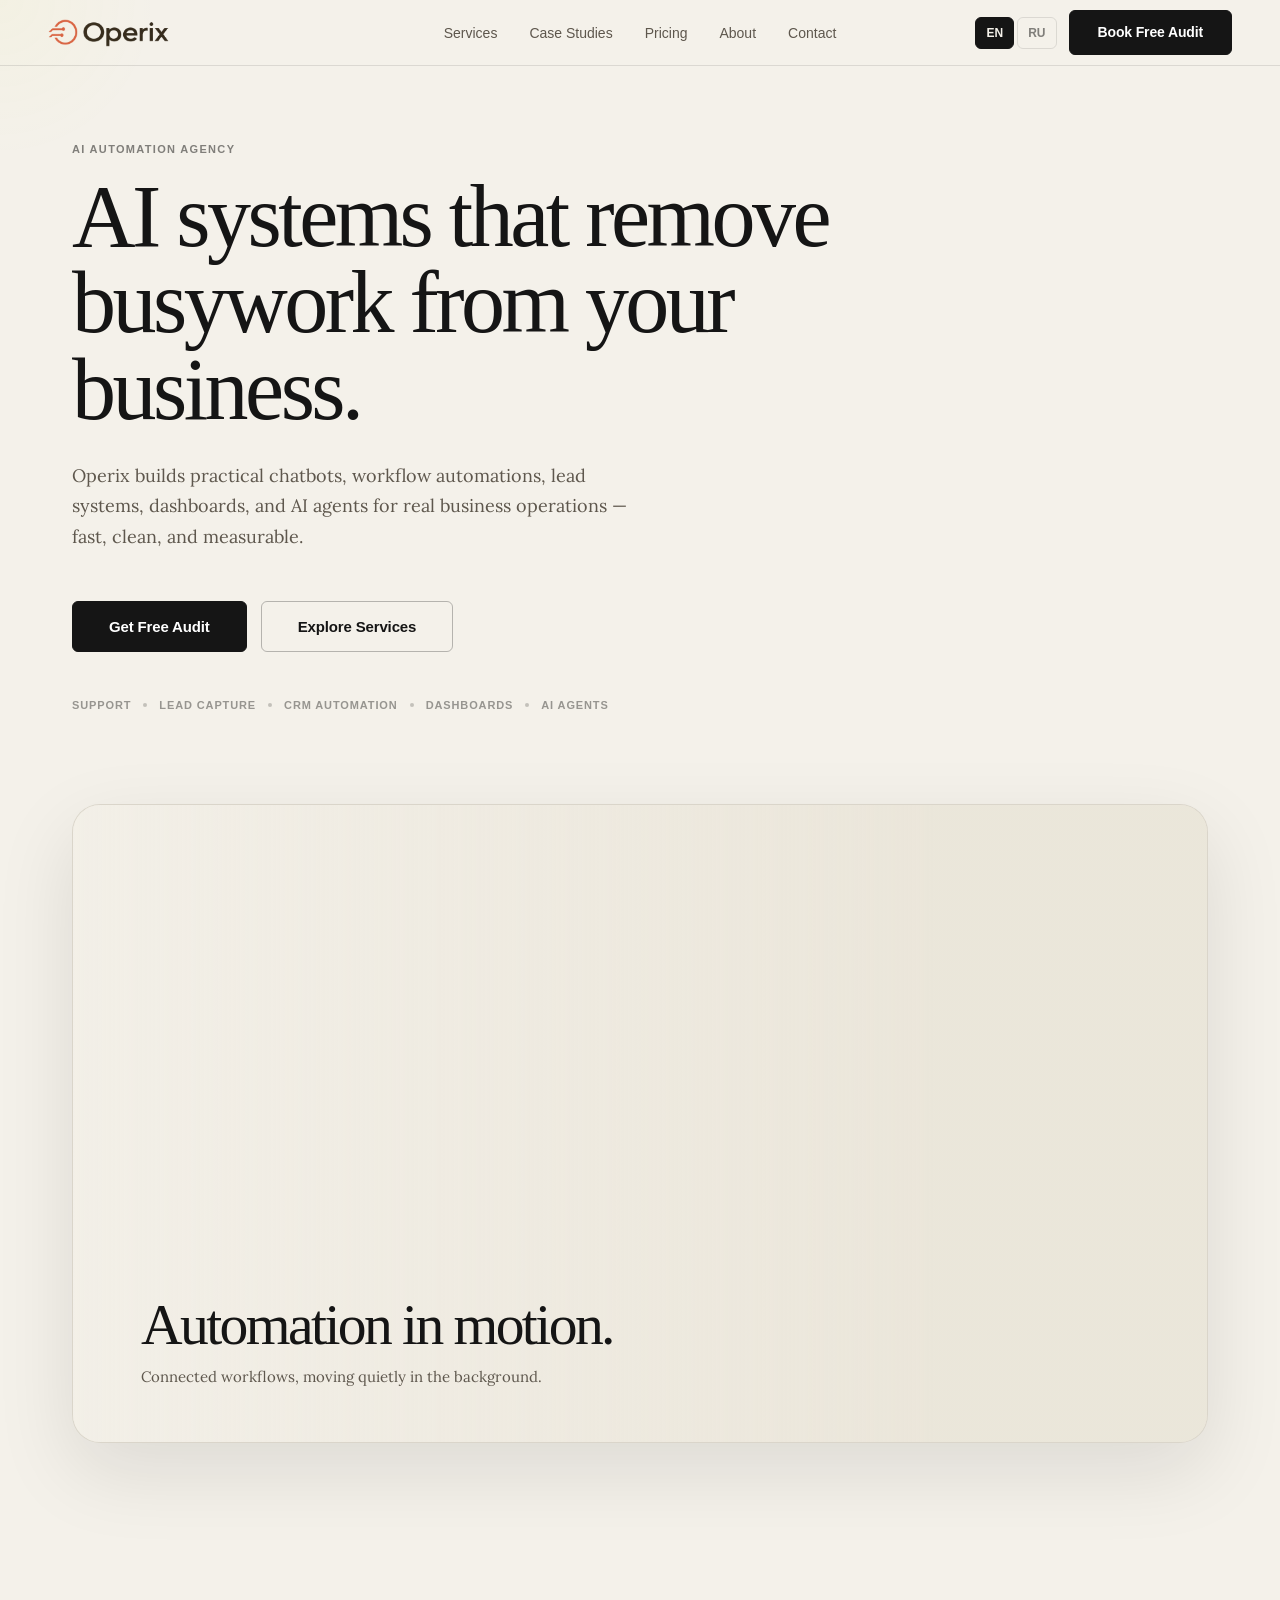
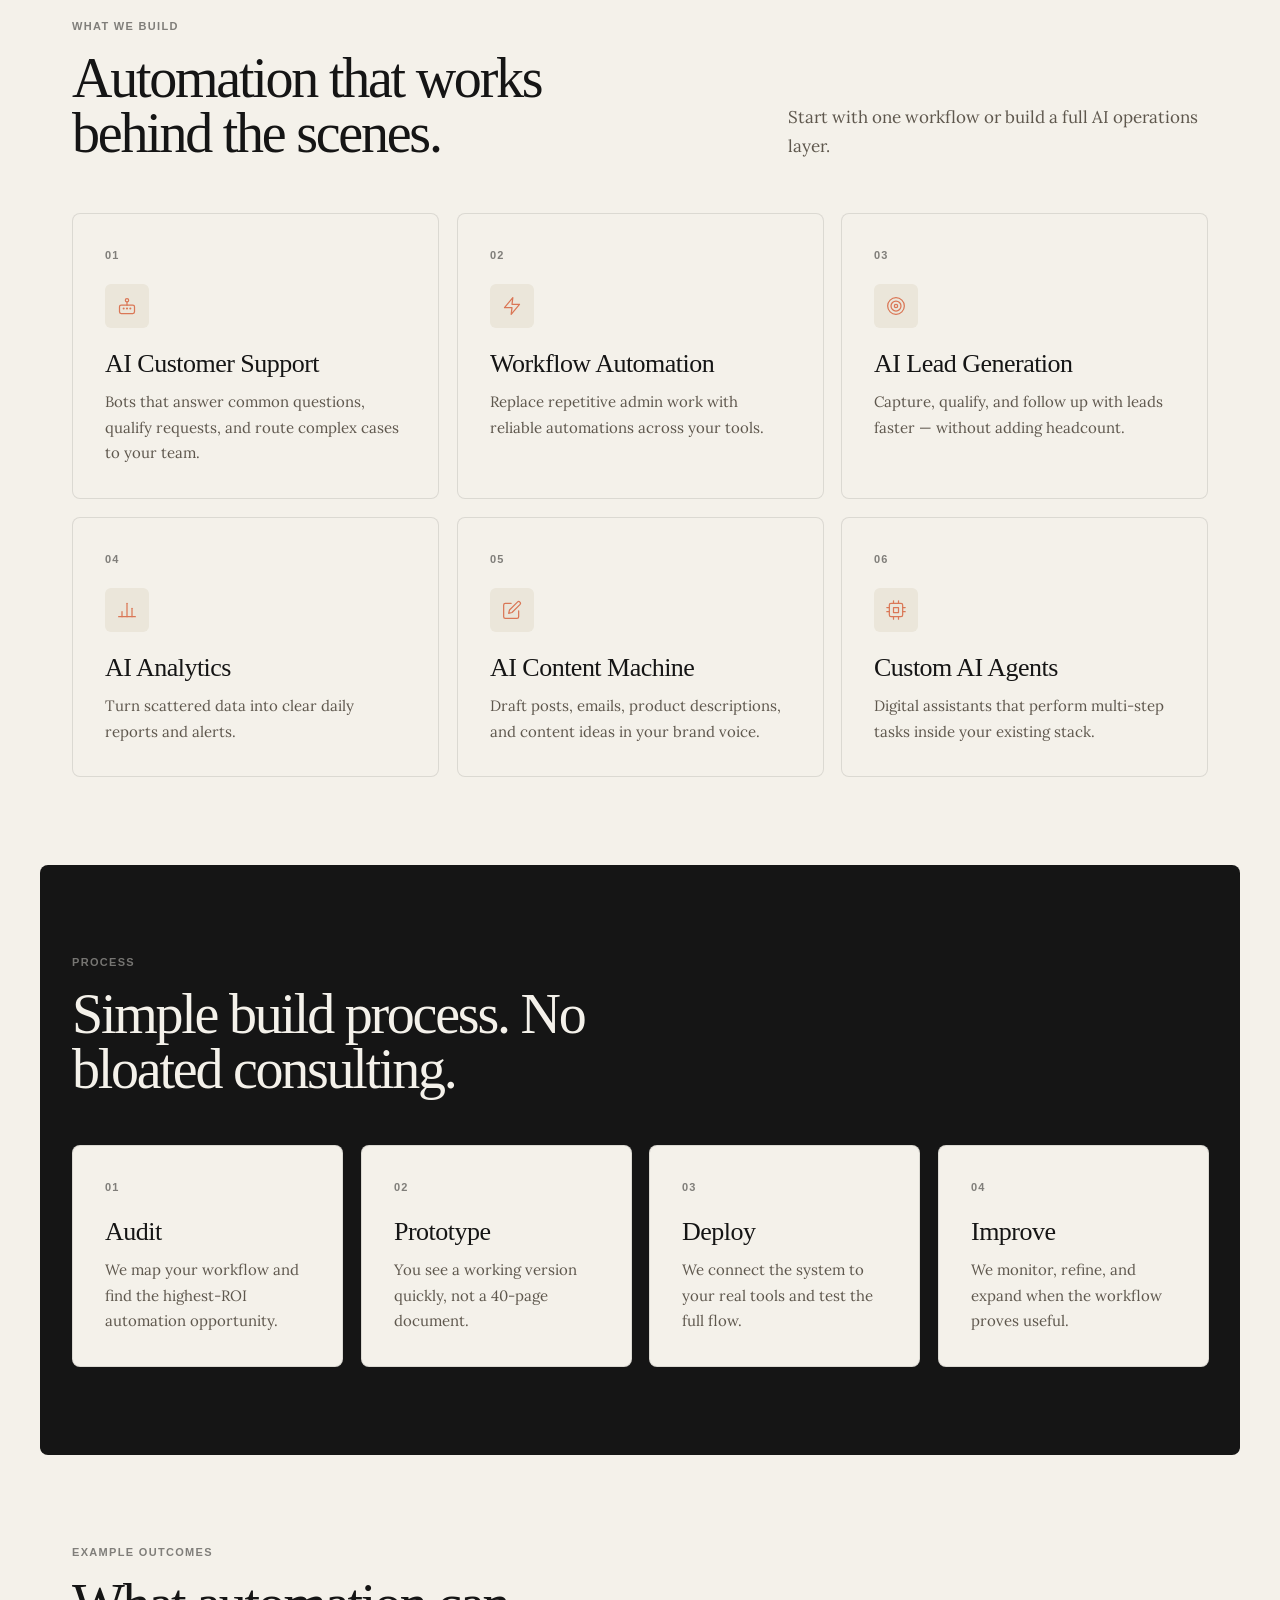
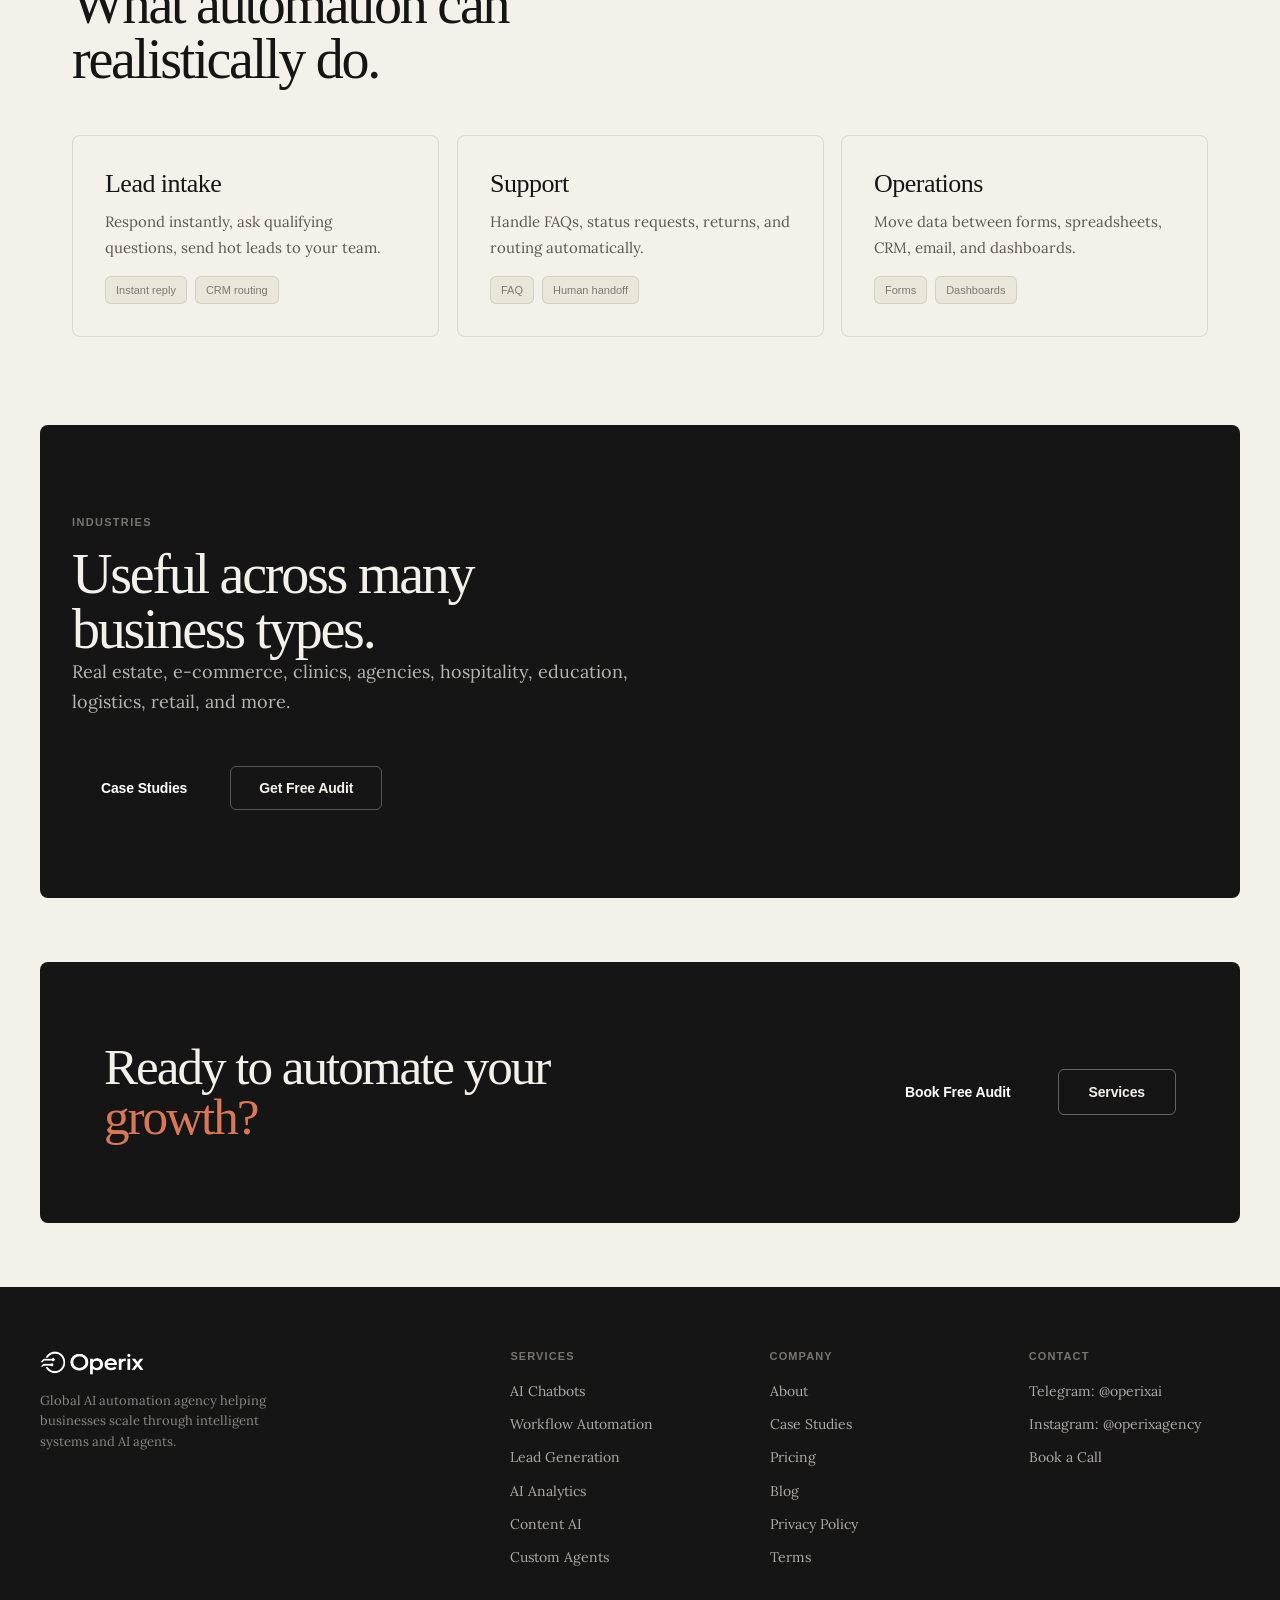
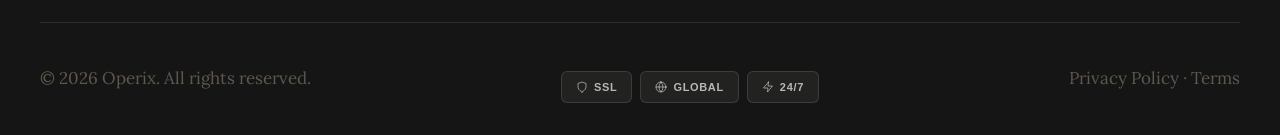
==== index.html @ fd679f0d "Polish footer CTA spacing" ====
<!DOCTYPE html>
<html lang="en">
<head>
<meta charset="UTF-8">
<meta name="viewport" content="width=device-width, initial-scale=1.0">
<meta name="description" content="Operix — AI Automation Agency">
<title>Operix — AI Automation Agency</title>
<link rel="stylesheet" href="css/main.css?v=20260612-footerpolish1">
<link rel="icon" type="image/png" sizes="32x32" href="/operix/operix-tab-icon-32.png?v=20260610-hard4">
<link rel="icon" type="image/png" sizes="16x16" href="/operix/operix-tab-icon-16.png?v=20260610-hard4">
<link rel="shortcut icon" href="/operix/operix-tab-icon.ico?v=20260610-hard4" type="image/x-icon">
<link rel="apple-touch-icon" sizes="180x180" href="/operix/operix-apple-touch-icon.png?v=20260610-hard4">
<link rel="manifest" href="/operix/site.webmanifest?v=20260610-hard4">
<link href="https://fonts.googleapis.com/css2?family=Poppins:wght@400;500;600;700;800;900&family=Lora:ital,wght@0,400;0,500;0,600;0,700;1,400;1,500&display=swap" rel="stylesheet">
</head>
<body>
<div id="nav-placeholder"></div>

<section class="clean-hero">
  <span class="clean-kicker" data-p="home_kicker"></span>
  <h1 class="clean-title" data-p="home_h1"></h1>
  <p class="clean-sub" data-p="home_sub"></p>
  <div class="clean-actions">
    <a href="contact.html" class="btn btn-primary btn-xl" data-p="home_cta1"></a>
    <a href="services.html" class="btn btn-ghost btn-xl" data-p="home_cta2"></a>
  </div>
  <div class="clean-proof">
    <span class="proof-token" data-p="home_proof1"></span>
    <span class="proof-token" data-p="home_proof2"></span>
    <span class="proof-token" data-p="home_proof3"></span>
    <span class="proof-token" data-p="home_proof4"></span>
    <span class="proof-token" data-p="home_proof5"></span>
  </div>
</section>

<section class="clean-wrap">
  <div class="section-head">
    <div>
      <span class="clean-kicker" data-p="home_services_label"></span>
      <h2 class="section-title" data-p="home_services_title"></h2>
    </div>
    <p data-p="home_services_sub"></p>
  </div>
  <div class="clean-grid-3">
    <div class="clean-card anim"><div class="clean-num">01</div><div class="clean-icon"><svg><use href="#i-bot"/></svg></div><h3 data-p="home_s1_t"></h3><p data-p="home_s1_d"></p></div>
    <div class="clean-card anim"><div class="clean-num">02</div><div class="clean-icon"><svg><use href="#i-zap"/></svg></div><h3 data-p="home_s2_t"></h3><p data-p="home_s2_d"></p></div>
    <div class="clean-card anim"><div class="clean-num">03</div><div class="clean-icon"><svg><use href="#i-target"/></svg></div><h3 data-p="home_s3_t"></h3><p data-p="home_s3_d"></p></div>
    <div class="clean-card anim"><div class="clean-num">04</div><div class="clean-icon"><svg><use href="#i-chart"/></svg></div><h3 data-p="home_s4_t"></h3><p data-p="home_s4_d"></p></div>
    <div class="clean-card anim"><div class="clean-num">05</div><div class="clean-icon"><svg><use href="#i-edit"/></svg></div><h3 data-p="home_s5_t"></h3><p data-p="home_s5_d"></p></div>
    <div class="clean-card anim"><div class="clean-num">06</div><div class="clean-icon"><svg><use href="#i-cpu"/></svg></div><h3 data-p="home_s6_t"></h3><p data-p="home_s6_d"></p></div>
  </div>
</section>

<section class="section section-dark">
  <span class="clean-kicker" data-p="home_process_label"></span>
  <h2 class="section-title" style="margin-bottom:48px" data-p="home_process_title"></h2>
  <div class="clean-grid-4">
    <div class="outcome-card anim"><span class="clean-num">01</span><h3 data-p="home_p1_t"></h3><p data-p="home_p1_d"></p></div>
    <div class="outcome-card anim"><span class="clean-num">02</span><h3 data-p="home_p2_t"></h3><p data-p="home_p2_d"></p></div>
    <div class="outcome-card anim"><span class="clean-num">03</span><h3 data-p="home_p3_t"></h3><p data-p="home_p3_d"></p></div>
    <div class="outcome-card anim"><span class="clean-num">04</span><h3 data-p="home_p4_t"></h3><p data-p="home_p4_d"></p></div>
  </div>
</section>

<section class="clean-wrap">
  <span class="clean-kicker" data-p="home_outcomes_label"></span>
  <h2 class="section-title" style="margin-bottom:48px" data-p="home_outcomes_title"></h2>
  <div class="clean-grid-3">
    <div class="clean-card anim"><h3 data-p="home_o1_t"></h3><p data-p="home_o1_d"></p><div class="outcome-meta"><span>Instant reply</span><span>CRM routing</span></div></div>
    <div class="clean-card anim"><h3 data-p="home_o2_t"></h3><p data-p="home_o2_d"></p><div class="outcome-meta"><span>FAQ</span><span>Human handoff</span></div></div>
    <div class="clean-card anim"><h3 data-p="home_o3_t"></h3><p data-p="home_o3_d"></p><div class="outcome-meta"><span>Forms</span><span>Dashboards</span></div></div>
  </div>
</section>

<section class="section section-dark">
  <span class="clean-kicker" data-p="home_ind_label"></span>
  <h2 class="section-title" data-p="home_ind_title"></h2>
  <p class="clean-sub" style="color:rgba(250,249,245,.7)!important" data-p="home_ind_sub"></p>
  <div style="margin-top:34px" class="clean-actions">
    <a href="cases.html" class="btn btn-primary" data-t="nav_cases"></a>
    <a href="contact.html" class="btn btn-ghost" data-p="home_cta1"></a>
  </div>
</section>

<div id="footer-placeholder"></div>
<script src="js/layout.js?v=20260612-footerpolish1"></script>
<script src="js/main.js?v=11"></script>
<script src="js/page-copy.js?v=20260611-proof1"></script>
<script src="js/video-motion.js?v=20260611-videobadge2"></script>
<script src="js/mobile-smooth.js?v=20260611-mobilefix1"></script>
</body>
</html>
---- css/main.css ----
/* ═══════════════════════════════════════════════════════
   OPERIX — Single Master CSS
   Design: Anthropic-inspired (ivory, slate, terracotta)
   All previous CSS files replaced by this one file.
   ═══════════════════════════════════════════════════════ */

@import url('https://fonts.googleapis.com/css2?family=Poppins:wght@400;500;600;700;800;900&family=Lora:ital,wght@0,400;0,600;1,400&display=swap');

/* ── Variables ── */
:root {
  --ivory:    #f4f1ea;
  --ivory-2:  #ebe6da;
  --ivory-3:  #dfd6c7;
  --slate:    #151515;
  --slate-2:  #2b2822;
  --slate-3:  #5e574d;
  --muted:    rgba(21,21,19,0.52);
  --border:   rgba(21,21,19,0.11);
  --terracotta:   #da7756;
  --terracotta-2: #bd5d3a;
  --terracotta-bg: rgba(218,119,86,0.10);
  --radius-ui: 6px;
  --radius-panel: 8px;
  --ease: cubic-bezier(.22,1,.36,1);
  /* legacy aliases */
  --black: var(--ivory); --white: var(--slate);
  --accent: var(--terracotta); --accent2: var(--terracotta-2);
  --gray: var(--ivory-2); --gray2: var(--ivory-3); --gray3: #dbd8cc;
  --muted2: var(--muted); --bg: var(--ivory); --surface: var(--ivory-2);
}

/* ── Reset ── */
*, *::before, *::after { margin:0; padding:0; box-sizing:border-box; min-width:0; }
html { scroll-behavior:smooth; font-size:16px; }
html, body { max-width:100%; overflow-x:hidden; background:var(--ivory); color:var(--slate); }
img { max-width:100%; display:block; }
a { color:inherit; text-decoration:none; }
svg { stroke:currentColor; }
input, select, textarea { font-size:16px; }

body {
  font-family: 'Lora', Georgia, serif;
  line-height:1.65;
  -webkit-font-smoothing:antialiased;
  background:var(--ivory);
  color:var(--slate);
}

/* ── Typography ── */
h1, h2, h3, h4, h5, h6 {
  font-family: Georgia, 'Times New Roman', serif;
  font-weight:500;
  line-height:.98;
  letter-spacing:-.04em;
  color:var(--slate);
}
h1 { font-size: clamp(40px, 7vw, 88px); }
h2 { font-size: clamp(28px, 4.5vw, 56px); }
h3 { font-size: clamp(18px, 2.5vw, 26px); line-height:1.2; letter-spacing:-.02em; }
p  { font-family:'Lora', Georgia, serif; font-size:17px; line-height:1.7; color:var(--slate-3); }

/* UI elements use sans */
.btn, .lang-btn, .label, .section-label, .clean-kicker, .eyebrow,
.nav-links a, .badge, .card-price, .stat-desc, .stat-label, .niche-tag,
.pricing-plan-name, .pricing-price-note, .blog-tag, .case-tag, .step-circle,
.step-number, .proof-text, .t-name, .t-role, .author-name, .author-role,
.footer-col h4, .footer-col h5, .footer-copy, .footer-links a,
.form-label, .faq-q, .mobile-menu a {
  font-family: -apple-system, BlinkMacSystemFont, 'Inter', 'Segoe UI', Roboto, Arial, sans-serif;
}

.accent { color:var(--terracotta); }
.stroke { color:var(--muted); }
.text-muted { color:var(--muted); }

/* ── Nav ── */
nav {
  position:fixed; top:0; left:0; right:0; z-index:100;
  height:66px;
  display:flex; align-items:center;
  padding:0 clamp(16px,4vw,48px);
  background:rgba(244,241,234,.94);
  border-bottom:1px solid var(--border);
  backdrop-filter:blur(16px);
  -webkit-backdrop-filter:blur(16px);
}
nav .logo { flex-shrink:0; margin-right:auto; display:flex; align-items:center; }
nav .logo img { height:28px; width:auto; }
.nav-links {
  position:absolute; left:50%; transform:translateX(-50%);
  display:flex; align-items:center; gap:32px;
  list-style:none; margin:0; padding:0;
}
.nav-links li { list-style:none; }
.nav-links a {
  font-size:14px; font-weight:500;
  color:var(--slate-3); transition:color .2s;
}
.nav-links a:hover, .nav-links a.active { color:var(--terracotta); }
.nav-right { display:flex; align-items:center; gap:12px; margin-left:28px; flex-shrink:0; }
.lang-switch, .lang-switcher { display:flex; gap:3px; }
.lang-btn {
  min-width:38px; height:32px; padding:0 10px;
  border:1px solid var(--border); background:transparent;
  color:var(--muted); font-size:12px; font-weight:700; cursor:pointer;
  transition:all .2s; border-radius:var(--radius-ui);
}
.lang-btn.active { background:var(--slate); border-color:var(--slate); color:var(--ivory); }
.lang-btn:hover:not(.active) { border-color:var(--terracotta); color:var(--terracotta); }

/* ── Mobile menu button ── */
.mobile-menu-btn {
  display:none !important;
  width:42px; height:42px; padding:0;
  border:1px solid var(--border); background:transparent;
  align-items:center; justify-content:center; cursor:pointer;
  border-radius:var(--radius-ui); color:var(--slate);
}
.mobile-menu-btn .burger {
  width:22px; height:15px;
  display:flex; flex-direction:column; justify-content:space-between; align-items:flex-end;
}
.mobile-menu-btn .burger span {
  display:block; height:2px; background:var(--slate); border-radius:999px;
}
.mobile-menu-btn .burger span:nth-child(1) { width:22px; background:var(--terracotta); }
.mobile-menu-btn .burger span:nth-child(2) { width:17px; }
.mobile-menu-btn .burger span:nth-child(3) { width:12px; background:var(--terracotta); }

/* ── Mobile menu panel ── */
.mobile-menu {
  position:fixed; inset:0;
  z-index:99; background:var(--ivory);
  padding:94px 20px calc(24px + env(safe-area-inset-bottom));
  min-height:100vh; min-height:100dvh;
  overflow-y:auto; overscroll-behavior:contain;
  transform:translateX(100%); opacity:0;
  transition:transform .28s var(--ease), opacity .28s ease;
  display:flex; flex-direction:column; pointer-events:none;
}
.mobile-menu.open { transform:translateX(0); opacity:1; pointer-events:auto; }
.mobile-menu ul { list-style:none; padding:0; margin:0; display:flex; flex-direction:column; flex:1; }
.mobile-menu a {
  display:flex; align-items:center; justify-content:space-between;
  min-height:52px; border-bottom:1px solid var(--border);
  color:var(--slate); font-weight:600; font-size:16px; text-decoration:none;
  transition:color .2s;
}
.mobile-menu a:hover { color:var(--terracotta); }
.mobile-menu-bottom { display:flex; flex-direction:column; gap:12px; padding-top:24px; margin-top:auto; }
.mobile-menu .btn-primary,
.mobile-menu .btn-primary:hover {
  color:#fff;
}
html.menu-open, body.menu-open { overflow:hidden; }
body.menu-open { position:fixed; left:0; right:0; width:100%; }

/* ── Buttons ── */
.btn {
  display:inline-flex; align-items:center; justify-content:center;
  gap:8px; cursor:pointer; border:none; text-decoration:none;
  font-size:14px; font-weight:700; letter-spacing:-.01em;
  white-space:normal; text-wrap:balance; line-height:1.15;
  min-height:44px; border-radius:var(--radius-ui);
  transition:transform .2s var(--ease), background .2s, border-color .2s, color .2s, box-shadow .2s;
}
.btn svg { flex-shrink:0; }
.btn-primary { background:var(--slate); border:1.5px solid var(--slate); color:#fff; padding:13px 28px; }
.btn-primary:hover { background:var(--terracotta-2); border-color:var(--terracotta-2); transform:translateY(-2px); box-shadow:0 12px 28px rgba(189,93,58,.2); }
.btn-ghost { background:transparent; border:1.5px solid rgba(21,21,19,.28); color:var(--slate); padding:13px 28px; }
.btn-ghost:hover { background:var(--slate); border-color:var(--slate); color:#fff; transform:translateY(-2px); }
.btn-outline { background:transparent; border:1.5px solid var(--terracotta); color:var(--terracotta); padding:13px 28px; }
.btn-outline:hover { background:var(--terracotta); color:#fff; transform:translateY(-2px); }
.btn-xl { padding:16px 36px; font-size:15px; }
.btn-lg { padding:14px 30px; }
.btn-sm { padding:9px 18px; font-size:13px; }

/* CTA banner overrides */
.cta-banner .btn-ghost { border-color:rgba(244,241,234,.36); color:var(--ivory); }
.cta-banner .btn-ghost:hover { border-color:var(--ivory); background:rgba(244,241,234,.1); color:var(--ivory); }
.section-dark .btn-ghost { border-color:rgba(244,241,234,.3); color:var(--ivory); }
.section-dark .btn-ghost:hover { background:rgba(244,241,234,.1); border-color:var(--ivory); }

/* ── Layout ── */
.section { padding:88px 32px; max-width:1200px; margin:0 auto; }
.section-full { padding:88px 32px; background:var(--ivory-2); }
.section-dark { padding:88px 32px; background:var(--slate); }
.section.section-dark { border-radius:var(--radius-panel); overflow:hidden; }
.section-dark h1, .section-dark h2, .section-dark h3, .section-dark .section-title { color:var(--ivory); }
.section-dark p, .section-dark li { color:rgba(244,241,234,.70); }
.section-dark .label, .section-dark .section-label, .section-dark .clean-kicker { color:rgba(244,241,234,.44); }

.section-head { display:flex; justify-content:space-between; align-items:flex-end; gap:28px; margin-bottom:52px; }
.section-head > p { max-width:420px; }
.section-label {
  display:block; font-size:11px; font-weight:700;
  letter-spacing:.12em; text-transform:uppercase; color:var(--terracotta); margin-bottom:16px;
}
.clean-kicker {
  display:block; font-size:11px; font-weight:700;
  letter-spacing:.12em; text-transform:uppercase; color:var(--muted); margin-bottom:16px;
}
.section-title { max-width:580px; }

/* ── Hero ── */
.hero, .clean-hero {
  padding:140px 32px 80px; max-width:1200px; margin:0 auto;
  display:flex; flex-direction:column;
  position:relative; overflow:hidden;
}
.hero h1, .clean-title { max-width:860px; margin-bottom:28px; }
.hero-sub, .clean-sub {
  font-size:18px; line-height:1.7; color:var(--slate-3);
  max-width:580px; margin-bottom:48px;
  font-family:'Lora', Georgia, serif;
}
.hero-actions, .clean-actions { display:flex; gap:14px; align-items:center; flex-wrap:wrap; }
.hero-social-proof, .clean-proof {
  margin-top:44px; display:flex; align-items:center; gap:12px;
  padding-top:0; border-top:0; flex-wrap:wrap;
}
.proof-token {
  display:inline-flex; align-items:center; gap:12px;
  font-size:11px; font-weight:700; letter-spacing:.08em; text-transform:uppercase;
  color:rgba(21,21,19,.42);
  border:0; padding:0; background:transparent;
  font-family:sans-serif;
}
.proof-token:not(:last-child)::after {
  content:"";
  width:4px; height:4px; border-radius:50%;
  background:rgba(21,21,19,.22);
}
.proof-avatars { display:flex; }
.proof-avatar {
  width:36px; height:36px; border-radius:50%;
  background:var(--ivory-3); border:2px solid var(--ivory);
  display:flex; align-items:center; justify-content:center;
  font-size:11px; font-weight:700; color:var(--terracotta); margin-left:-8px;
}
.proof-avatar:first-child { margin-left:0; }
.proof-text { font-size:13px; color:var(--muted); }
.proof-stars { color:var(--terracotta); font-size:12px; }

/* floating orbs */
.hero-orb { position:absolute; border-radius:50%; pointer-events:none; filter:blur(80px); opacity:.22; }
.hero-orb-1 { width:500px; height:500px; right:-80px; top:40px; background:radial-gradient(circle, rgba(218,119,86,.28), transparent 70%); animation:float1 8s ease-in-out infinite; }
.hero-orb-2 { width:280px; height:280px; left:-40px; bottom:80px; background:radial-gradient(circle, rgba(218,119,86,.14), transparent 70%); animation:float2 11s ease-in-out infinite; }
@keyframes float1 { 0%,100%{transform:translate(0,0)} 50%{transform:translate(-30px,18px)} }
@keyframes float2 { 0%,100%{transform:translate(0,0)} 50%{transform:translate(18px,-14px)} }

/* ── Cards & Grids ── */
.grid-3 { display:grid; grid-template-columns:repeat(3,minmax(0,1fr)); gap:1px; background:var(--border); border-radius:var(--radius-panel); overflow:hidden; }
.grid-2 { display:grid; grid-template-columns:repeat(2,minmax(0,1fr)); gap:1px; background:var(--border); border-radius:var(--radius-panel); overflow:hidden; }
.clean-grid-3 { display:grid; grid-template-columns:repeat(3,minmax(0,1fr)); gap:18px; }
.clean-grid-4 { display:grid; grid-template-columns:repeat(4,minmax(0,1fr)); gap:18px; }
.clean-grid-2 { display:grid; grid-template-columns:repeat(2,minmax(0,1fr)); gap:18px; }
.clean-wrap { padding:88px 32px; max-width:1200px; margin:0 auto; }

.card, .clean-card, .outcome-card, .plan {
  background:var(--ivory); padding:32px;
  display:flex; flex-direction:column;
  border:1px solid var(--border);
  border-radius:var(--radius-panel);
  transition:border-color .2s, box-shadow .25s, transform .2s var(--ease);
  overflow:hidden; word-break:normal; overflow-wrap:anywhere; hyphens:auto;
}
.card:hover, .clean-card:hover { border-color:rgba(218,119,86,.3); box-shadow:0 20px 52px rgba(21,21,19,.06); transform:translateY(-3px); }

/* Grid-gap layout (1px borders) */
.grid-3 .card, .grid-2 .card { background:var(--ivory); border:0; }

.card-num, .clean-num {
  font-size:11px; font-weight:700; letter-spacing:.1em;
  color:var(--muted); margin-bottom:20px; font-family:sans-serif;
}
.card-icon, .clean-icon {
  width:44px; height:44px; background:var(--ivory-2);
  display:flex; align-items:center; justify-content:center; margin-bottom:20px;
  border-radius:var(--radius-ui);
}
.card-icon svg, .clean-icon svg { width:20px; height:20px; stroke:var(--terracotta); }
.card h3, .clean-card h3, .outcome-card h3 { margin-bottom:10px; }
.card p, .clean-card p, .outcome-card p { flex:1; font-size:15px; }
.section-dark .clean-card,
.section-dark .outcome-card {
  color:var(--slate);
}
.section-dark .clean-card h3,
.section-dark .outcome-card h3 {
  color:var(--slate);
}
.section-dark .clean-card p,
.section-dark .outcome-card p,
.section-dark .clean-card li,
.section-dark .outcome-card li {
  color:var(--slate-3);
}
.section-dark .clean-card .clean-num,
.section-dark .outcome-card .clean-num {
  color:var(--muted);
}
.card-price {
  margin-top:auto; padding-top:20px; color:var(--terracotta);
  font-size:13px; font-weight:700;
}
.outcome-meta { display:flex; gap:8px; margin-top:16px; flex-wrap:wrap; }
.outcome-meta span { font-size:11px; font-family:sans-serif; color:var(--muted); background:var(--ivory-2); padding:4px 10px; border:1px solid var(--border); border-radius:var(--radius-ui); }

/* ── Stats ── */
.stats-grid { display:grid; grid-template-columns:repeat(4,minmax(0,1fr)); gap:1px; background:var(--border); border-radius:var(--radius-panel); overflow:hidden; }
.stat-item { background:var(--ivory); padding:38px 24px; text-align:center; }
.stat-big, .stat-number {
  font-family:Georgia, serif; font-size:clamp(34px,5vw,56px);
  font-weight:500; color:var(--terracotta); line-height:1; letter-spacing:-.04em; display:block;
}
.stat-desc, .stat-label {
  font-size:12px; line-height:1.5; color:var(--muted);
  text-transform:uppercase; letter-spacing:.06em; margin-top:10px; display:block;
}

/* ── Marquee ── */
.marquee-wrap {
  overflow:hidden; padding:22px 0;
  border-top:1px solid var(--border); border-bottom:1px solid var(--border);
  background:var(--ivory-2);
}
.marquee-track { display:flex; gap:48px; width:max-content; animation:marquee 28s linear infinite; }
.marquee-item { font-size:12px; font-weight:600; letter-spacing:.1em; text-transform:uppercase; color:var(--muted); white-space:nowrap; font-family:sans-serif; }
.marquee-sep { color:var(--terracotta); }
@keyframes marquee { 0%{transform:translateX(0)} 100%{transform:translateX(-50%)} }

/* ── Steps ── */
.steps-grid { display:grid; grid-template-columns:repeat(4,minmax(0,1fr)); gap:1px; background:rgba(244,241,234,.12); border-radius:var(--radius-panel); overflow:hidden; }
.step-item { padding:34px 28px; background:rgba(244,241,234,.04); color:var(--ivory); }
.step-circle, .step-number {
  display:inline-flex; align-items:center; justify-content:center;
  width:38px; height:38px; border:1px solid rgba(244,241,234,.22);
  color:var(--terracotta); margin-bottom:22px;
  font-size:11px; font-weight:800; letter-spacing:.06em;
  border-radius:var(--radius-ui);
}
.step-item h3, .step-item h4 { color:var(--ivory); font-size:18px; margin-bottom:10px; }
.step-item p, .step-desc { font-size:14px; color:rgba(244,241,234,.65); line-height:1.65; }

/* ── Testimonials ── */
.testimonials-grid { display:grid; grid-template-columns:repeat(3,minmax(0,1fr)); gap:1px; background:rgba(244,241,234,.12); border-radius:var(--radius-panel); overflow:hidden; }
.testimonial, .testimonial-card { padding:32px; background:rgba(244,241,234,.055); }
.testimonial-quote, .testimonial-text {
  font-size:16px; line-height:1.68; color:rgba(244,241,234,.84);
  margin-bottom:24px; font-family:'Lora', serif; font-style:italic;
}
.testimonial-author { display:flex; align-items:center; gap:14px; }
.author-avatar, .t-avatar {
  width:44px; height:44px; border-radius:50%;
  background:rgba(244,241,234,.1); border:1px solid rgba(244,241,234,.14);
  display:flex; align-items:center; justify-content:center;
  font-weight:800; color:var(--terracotta); flex-shrink:0; font-size:14px;
}
.author-name, .t-name { color:var(--ivory); font-weight:700; font-size:14px; }
.author-role, .t-role { color:rgba(244,241,234,.5); font-size:12px; margin-top:2px; }

/* ── Industries / Niches ── */
#niches { display:flex; flex-wrap:wrap; gap:10px; margin-bottom:36px; }
.niche-tag {
  border:1px solid var(--border); background:var(--ivory-2); color:var(--slate-3);
  padding:10px 16px; font-size:13px; font-weight:600; cursor:pointer; border-radius:var(--radius-ui);
  transition:all .2s;
}
.niche-tag:hover, .niche-tag.active { border-color:var(--terracotta); background:var(--terracotta-bg); color:var(--terracotta); }
#niche-preview { display:none; background:var(--ivory-2); border:1px solid var(--border); padding:32px; color:var(--slate); border-radius:var(--radius-panel); overflow:hidden; }
.niche-preview-inner { display:grid; grid-template-columns:1.1fr .9fr; gap:36px; align-items:start; }
.niche-preview-text h3 { color:var(--slate); font-size:26px; margin-bottom:12px; }
.niche-preview-text p { color:var(--slate-3); margin-bottom:20px; }
.niche-preview-text ul { list-style:none; padding:0; margin:0 0 28px; }
.niche-preview-text ul li { padding:7px 0; font-size:14px; color:var(--slate-3); display:flex; gap:10px; border-bottom:1px solid var(--border); }
.niche-preview-text ul li::before { content:"→"; color:var(--terracotta); flex-shrink:0; }
.niche-preview-results { display:grid; grid-template-columns:1fr 1fr; gap:1px; background:var(--border); border-radius:var(--radius-panel); overflow:hidden; }
.niche-result { background:var(--ivory); padding:24px; text-align:center; }
.niche-result-num { font-family:Georgia, serif; font-size:36px; font-weight:500; color:var(--terracotta); letter-spacing:-.04em; }
.niche-result-label { font-size:11px; color:var(--muted); margin-top:6px; text-transform:uppercase; letter-spacing:.05em; font-family:sans-serif; }

/* ── Pricing ── */
.pricing-grid { display:grid; grid-template-columns:repeat(3,minmax(0,1fr)); gap:1px; background:var(--border); border-radius:var(--radius-panel); overflow:hidden; }
.pricing-card { background:var(--ivory); padding:40px 32px; display:flex; flex-direction:column; overflow:hidden; word-break:normal; overflow-wrap:anywhere; hyphens:auto; }
.pricing-card.featured { background:var(--slate); }
.pricing-card.featured h3, .pricing-card.featured .pricing-price, .pricing-card.featured .pricing-plan-name { color:var(--ivory); }
.pricing-card.featured p, .pricing-card.featured .pricing-features li { color:rgba(244,241,234,.6); }
.pricing-plan-name { font-size:11px; font-weight:700; letter-spacing:.12em; text-transform:uppercase; color:var(--terracotta); margin-bottom:8px; }
.pricing-price { font-family:Georgia, serif; font-weight:500; font-size:clamp(36px,4vw,52px); color:var(--slate); line-height:1; margin:20px 0 4px; letter-spacing:-.04em; }
.pricing-price-note { font-size:12px; color:var(--muted); margin-bottom:24px; }
.pricing-features { list-style:none; padding:0; flex:1; }
.pricing-features li { padding:10px 0; border-bottom:1px solid var(--border); font-size:14px; color:var(--slate-3); display:flex; gap:10px; align-items:flex-start; font-family:'Lora', serif; }
.pricing-features li svg { flex-shrink:0; margin-top:2px; color:var(--terracotta); }
.pricing-card .btn { margin-top:28px; }

/* Retainers */
.retainer-grid { display:grid; grid-template-columns:repeat(3,minmax(0,1fr)); gap:1px; background:var(--border); margin-top:48px; border-radius:var(--radius-panel); overflow:hidden; }
.retainer-card { background:var(--ivory); padding:36px 28px; display:flex; flex-direction:column; overflow:hidden; }
.retainer-price { font-family:Georgia, serif; font-size:32px; font-weight:500; color:var(--terracotta); margin:12px 0 4px; letter-spacing:-.04em; }
.retainer-card .btn { margin-top:auto; padding-top:20px; }

/* Pricing table */
.pricing-table { width:100%; border-collapse:collapse; margin-top:64px; }
.pricing-table th, .pricing-table td { padding:16px 20px; border-bottom:1px solid var(--border); text-align:left; font-family:'Lora', serif; font-size:14px; }
.pricing-table th { font-family:sans-serif; font-size:12px; font-weight:700; text-transform:uppercase; letter-spacing:.08em; color:var(--muted); background:var(--ivory-2); }
.pricing-table td:not(:first-child) { text-align:center; }
.pricing-table .check { color:var(--terracotta); font-size:16px; font-weight:700; }
.pricing-table .dash { color:var(--muted); }

/* ── FAQ ── */
.faq-item { border-bottom:1px solid var(--border); }
.faq-q {
  padding:20px 0; display:flex; justify-content:space-between;
  align-items:center; cursor:pointer; gap:16px;
  font-size:16px; font-weight:600; color:var(--slate);
}
.faq-q svg { flex-shrink:0; transition:transform .3s; color:var(--terracotta); }
.faq-item.open .faq-q svg { transform:rotate(45deg); }
.faq-a { display:none; padding-bottom:20px; font-size:15px; color:var(--slate-3); line-height:1.7; font-family:'Lora', serif; }
.faq-item.open .faq-a { display:block; }

/* ── Blog ── */
.blog-grid { display:grid; grid-template-columns:repeat(3,minmax(0,1fr)); gap:1px; background:var(--border); border-radius:var(--radius-panel); overflow:hidden; }
.blog-card { background:var(--ivory); display:flex; flex-direction:column; overflow:hidden; }
.blog-card-img { height:180px; background:var(--ivory-3); overflow:hidden; position:relative; }
.blog-card-body { padding:28px; flex:1; display:flex; flex-direction:column; }
.blog-tag { font-size:10px; font-weight:700; letter-spacing:.1em; text-transform:uppercase; color:var(--terracotta); margin-bottom:12px; }
.blog-card h3 { font-size:18px; margin-bottom:10px; line-height:1.3; }
.blog-card p { font-size:14px; flex:1; margin-bottom:20px; }
.blog-card-meta { display:flex; justify-content:space-between; align-items:center; padding-top:16px; border-top:1px solid var(--border); margin-top:auto; }
.blog-read-time { font-size:12px; color:var(--muted); font-family:sans-serif; }

/* ── Cases ── */
.cases-grid { display:grid; grid-template-columns:repeat(2,minmax(0,1fr)); gap:1px; background:var(--border); border-radius:var(--radius-panel); overflow:hidden; }
.case-card { background:var(--ivory); padding:40px 36px; display:flex; flex-direction:column; gap:20px; overflow:hidden; }
.case-tag { font-size:10px; font-weight:700; letter-spacing:.1em; text-transform:uppercase; color:var(--terracotta); }
.case-card h3 { font-size:22px; line-height:1.3; }
.case-metrics { display:grid; grid-template-columns:repeat(3,minmax(0,1fr)); gap:12px; margin-top:auto; }
.case-metric { text-align:center; padding:16px; background:var(--ivory-2); border-radius:var(--radius-ui); }
.case-metric-num { font-family:Georgia, serif; font-size:26px; font-weight:500; color:var(--terracotta); letter-spacing:-.03em; }
.case-metric-label { font-size:10px; color:var(--muted); text-transform:uppercase; letter-spacing:.06em; margin-top:4px; font-family:sans-serif; }

/* ── CTA Banner ── */
.footer-cta-wrap {
  max-width:1264px;
  margin:64px auto 0;
  padding:0 32px;
}

.cta-banner {
  background:var(--slate); color:var(--ivory);
  padding:80px 64px; display:flex; align-items:center;
  justify-content:space-between; gap:40px;
  border-radius:var(--radius-panel);
}
.cta-banner h2 { color:var(--ivory); font-size:clamp(28px,4vw,52px); max-width:520px; }
.cta-banner span { color:var(--terracotta); }
.cta-banner-actions { display:flex; gap:16px; flex-shrink:0; flex-wrap:wrap; }

/* ── Page header ── */
.page-header { padding:140px 32px 64px; max-width:1200px; margin:0 auto; }
.page-header h1 { margin-bottom:20px; }
.page-header p { font-size:18px; max-width:640px; }

/* ── Services ── */
.service-detail { display:grid; grid-template-columns:minmax(0,1fr) minmax(0,1.1fr); gap:clamp(32px,6vw,72px); padding:72px 0; border-bottom:1px solid var(--border); align-items:start; }
.service-detail.reverse .service-detail-visual { order:-1; }
.service-detail-text h2 { margin-bottom:18px; }
.service-detail-text p { font-size:17px; margin-bottom:28px; }
.feature-item { display:flex; align-items:flex-start; gap:12px; padding:10px 0; border-bottom:1px solid var(--border); font-size:15px; color:var(--slate-3); font-family:'Lora', serif; }
.feature-item svg { flex-shrink:0; margin-top:2px; color:var(--terracotta); }
.service-detail-visual { background:var(--ivory-2); border:1px solid var(--border); padding:36px; min-height:280px; display:flex; flex-direction:column; gap:16px; border-radius:var(--radius-panel); overflow:hidden; }
.visual-tag { font-size:11px; font-weight:700; letter-spacing:.1em; text-transform:uppercase; color:var(--terracotta); background:var(--terracotta-bg); border:1px solid rgba(218,119,86,.2); padding:6px 12px; display:inline-block; font-family:sans-serif; border-radius:var(--radius-ui); }
.visual-metric { background:var(--ivory); border:1px solid var(--border); padding:20px; border-radius:var(--radius-ui); }
.visual-metric-num { font-family:Georgia, serif; font-size:32px; font-weight:500; color:var(--slate); letter-spacing:-.04em; }
.visual-metric-label { font-size:12px; color:var(--muted); margin-top:4px; font-family:sans-serif; }
.visual-metrics { display:grid; grid-template-columns:1fr 1fr; gap:1px; background:var(--border); border-radius:var(--radius-panel); overflow:hidden; }

/* ── Contact ── */
.contact-clean-grid { display:grid; grid-template-columns:.9fr 1.1fr; gap:40px; align-items:start; }
.contact-card { background:var(--ivory-2); border:1px solid var(--border); padding:40px; overflow:hidden; word-break:normal; overflow-wrap:anywhere; hyphens:auto; border-radius:var(--radius-panel); }
.contact-card .clean-kicker { margin-bottom:12px; }
.clean-list { list-style:none; padding:0; margin:24px 0 32px; }
.clean-list li { padding:10px 0; font-size:15px; color:var(--slate-3); border-bottom:1px solid var(--border); display:flex; gap:10px; font-family:'Lora', serif; }
.clean-list li::before { content:"→"; color:var(--terracotta); flex-shrink:0; }
.form-row-clean { display:grid; grid-template-columns:1fr 1fr; gap:16px; }
.form-group-clean { margin-bottom:18px; display:flex; flex-direction:column; gap:6px; }
.form-label { font-size:11px; font-weight:700; letter-spacing:.08em; text-transform:uppercase; color:var(--muted); }
.form-input, .form-textarea, .form-select, input, textarea, select {
  width:100%; padding:13px 16px;
  border:1px solid var(--border); background:var(--ivory);
  color:var(--slate); font-size:15px; font-family:'Lora', Georgia, serif;
  border-radius:var(--radius-ui); transition:border-color .2s; outline:none;
}
.form-input:focus, .form-textarea:focus, .form-select:focus,
input:focus, textarea:focus, select:focus {
  border-color:var(--terracotta);
  box-shadow:0 0 0 3px rgba(218,119,86,.1);
}
.form-select option { background:var(--ivory); }
.contact-ways { display:grid; grid-template-columns:repeat(3,minmax(0,1fr)); gap:1px; background:var(--border); margin-bottom:64px; border-radius:var(--radius-panel); overflow:hidden; }
.contact-way { background:var(--ivory-2); padding:36px 28px; transition:background .2s; }
.contact-way:hover { background:var(--ivory-3); }
.contact-way h3 { font-size:18px; margin-bottom:8px; }
.contact-way a { color:var(--slate-3); font-size:14px; font-family:'Lora', serif; }
.contact-way a:hover { color:var(--terracotta); }
.success-state-clean {
  display:none; text-align:center; padding:48px 24px;
  flex-direction:column; align-items:center; gap:16px;
}
.success-state-clean h3 { font-size:28px; margin-bottom:8px; }
.form-hint { font-size:13px; color:var(--muted); margin-top:16px; font-family:sans-serif; line-height:1.5; }
#form-error { color:#b91c1c; }

/* ── About ── */
.values-grid { display:grid; grid-template-columns:repeat(3,minmax(0,1fr)); gap:1px; background:var(--border); }
.value-item { background:var(--ivory); padding:36px 28px; overflow:hidden; }
.value-item h3 { font-size:18px; margin-bottom:12px; }
.about-stats { display:grid; grid-template-columns:repeat(3,minmax(0,1fr)); gap:1px; background:var(--border); }
.about-stat { background:var(--ivory-2); padding:40px 28px; text-align:center; }
.about-stat-num { font-family:Georgia, serif; font-size:clamp(36px,5vw,52px); font-weight:500; color:var(--terracotta); letter-spacing:-.04em; }
.about-stat-label { font-size:12px; color:var(--muted); margin-top:6px; text-transform:uppercase; letter-spacing:.06em; font-family:sans-serif; }

/* ── Footer ── */
footer { background:var(--slate); color:var(--ivory); padding:64px 32px 32px; margin-top:64px; }
.footer-top { max-width:1200px; margin:0 auto; display:grid; grid-template-columns:2fr 1fr 1fr 1fr; gap:48px; margin-bottom:48px; }
.footer-brand .logo img { filter:brightness(0) invert(1); height:24px; }
.footer-brand > p { font-size:13px; color:rgba(244,241,234,.52); margin-top:16px; font-family:'Lora', serif; line-height:1.6; max-width:240px; }
.footer-col h4, .footer-col h5 { font-size:11px; font-weight:700; letter-spacing:.1em; text-transform:uppercase; color:rgba(244,241,234,.44); margin-bottom:14px; }
.footer-col ul { list-style:none; padding:0; margin:0; }
.footer-col a { display:block; color:rgba(244,241,234,.68); padding:5px 0; font-family:'Lora', serif; font-size:14px; transition:color .2s; }
.footer-col a:hover { color:var(--terracotta); }
.footer-bottom { max-width:1200px; margin:0 auto; padding-top:32px; border-top:1px solid rgba(244,241,234,.1); display:flex; justify-content:space-between; align-items:center; flex-wrap:wrap; gap:16px; }
.footer-copy { font-size:12px; color:rgba(244,241,234,.36); }
.footer-links { display:flex; gap:24px; }
.footer-links a { font-size:12px; color:rgba(244,241,234,.36); transition:color .2s; }
.footer-links a:hover { color:var(--ivory); }
.footer-badges { display:flex; gap:8px; margin-top:16px; flex-wrap:wrap; }
.footer-badges .badge { background:rgba(244,241,234,.06); border-color:rgba(244,241,234,.12); color:rgba(244,241,234,.72); }

/* ── Misc ── */
.badge {
  display:inline-flex; align-items:center; gap:6px; padding:6px 14px;
  border:1px solid var(--border); background:var(--ivory-2);
  font-size:11px; font-weight:600; color:var(--muted); letter-spacing:.06em; text-transform:uppercase; font-family:sans-serif;
  border-radius:var(--radius-ui);
}
.badge-dot { width:5px; height:5px; border-radius:50%; background:var(--terracotta); }
.divider, hr { border:none; border-top:1px solid var(--border); }
.eyebrow { display:inline-flex; align-items:center; gap:8px; margin-bottom:20px; }
.eyebrow-dot { width:6px; height:6px; border-radius:50%; background:var(--terracotta); }

/* ── Video motion panels (opx) ── */
.opx-video-panel { max-width:1200px; margin:42px auto 86px; padding:0 32px; }
.opx-video-inner {
  width:100%; aspect-ratio:16/9; height:auto; position:relative;
  background:var(--ivory-2); border:1px solid rgba(21,21,19,.08);
  border-radius:28px; overflow:hidden;
  box-shadow:0 28px 80px rgba(21,21,19,.10);
}
.opx-motion-video {
  position:absolute; inset:0; width:100%; height:100%;
  object-fit:cover; object-position:center; z-index:1;
  background:var(--ivory-2);
  transform:translateZ(0); backface-visibility:hidden;
  will-change:transform;
}
.opx-video-shade {
  position:absolute; inset:0; z-index:2; pointer-events:none;
  background:linear-gradient(90deg, rgba(244,241,234,.82), rgba(244,241,234,.38) 44%, rgba(244,241,234,.04) 76%);
}
.opx-video-panel[data-theme="dark"] .opx-video-shade {
  background:linear-gradient(90deg, rgba(21,21,19,.82), rgba(21,21,19,.38) 44%, rgba(21,21,19,.06) 76%);
}
.opx-video-badge {
  position:absolute; z-index:4; top:20px; left:20px;
  display:none !important; align-items:center; gap:8px;
  padding:7px 12px; background:rgba(21,21,19,.86); color:#fff;
  font-size:10px; font-weight:800; letter-spacing:.07em; text-transform:uppercase; border-radius:999px;
}
.opx-video-badge::before { content:""; width:7px; height:7px; border-radius:50%; background:#78f09c; animation:opxDot 1.8s ease infinite; }
.opx-video-panel[data-theme="dark"] .opx-video-badge { background:rgba(244,241,234,.14); border:1px solid rgba(244,241,234,.18); }
.opx-video-copy {
  position:absolute; z-index:4; left:clamp(24px,5.5vw,68px); bottom:clamp(24px,5vw,54px);
  max-width:min(500px,48%);
}
.opx-video-copy h3 {
  font-family:Georgia, 'Times New Roman', serif;
  font-size:clamp(30px,4.5vw,62px); line-height:.96;
  letter-spacing:-.045em; font-weight:500; color:var(--slate);
}
.opx-video-panel[data-theme="dark"] .opx-video-copy h3 { color:var(--ivory); }
.opx-video-copy p { margin-top:12px; font-size:15px; line-height:1.55; color:var(--slate-3); }
.opx-video-panel[data-theme="dark"] .opx-video-copy p { color:rgba(244,241,234,.72); }
.page-header + .opx-video-panel, .clean-hero + .opx-video-panel { margin-top:10px; }
@keyframes opxDot { 0%,100%{opacity:1;transform:scale(1)} 50%{opacity:.5;transform:scale(.7)} }

/* ── Animations ── */
.anim { opacity:0; transform:translateY(22px); transition:opacity .65s var(--ease), transform .65s var(--ease); will-change:opacity, transform; }
.anim.in, .anim.visible { opacity:1; transform:translateY(0); }
@keyframes fadeUp { from{opacity:0;transform:translateY(20px)} to{opacity:1;transform:translateY(0)} }

/* ── Cursor glow (desktop) ── */
@media (hover:hover) and (pointer:fine) {
  .cursor-glow { width:280px; height:280px; border-radius:50%; pointer-events:none; position:fixed; z-index:0; background:radial-gradient(circle, rgba(218,119,86,.05), transparent 70%); transform:translate(-50%,-50%); }
}

/* Items above fold: no animation delay */
.clean-hero .anim, .clean-hero .clean-card,
.page-header .anim, .hero .anim {
  opacity:1 !important; transform:none !important; transition:none !important;
}
.outcome-card.anim.in, .outcome-card.anim.visible,
.clean-card.anim.in, .clean-card.anim.visible {
  opacity:1; transform:translateY(0);
}

/* ══════════════════════════
   RESPONSIVE
══════════════════════════ */
@media (max-width:980px) {
  .nav-links, .nav-right > .btn { display:none !important; }
  .mobile-menu-btn { display:flex !important; }
  .footer-top { grid-template-columns:1fr 1fr; }
  .grid-3, .clean-grid-3 { grid-template-columns:repeat(2,minmax(0,1fr)); }
  .steps-grid, .testimonials-grid { grid-template-columns:repeat(2,minmax(0,1fr)); }
  .stats-grid { grid-template-columns:repeat(2,minmax(0,1fr)); }
  .service-detail, .contact-clean-grid { grid-template-columns:1fr; }
  .service-detail.reverse .service-detail-visual { order:0; }
  .section-head { align-items:flex-start; flex-direction:column; }
  .contact-ways { grid-template-columns:1fr; }
  .opx-video-inner { aspect-ratio:4/5; }
  .opx-video-shade { background:linear-gradient(180deg, rgba(244,241,234,.1), rgba(244,241,234,.88) 74%) !important; }
  .opx-video-panel[data-theme="dark"] .opx-video-shade { background:linear-gradient(180deg, rgba(21,21,19,.1), rgba(21,21,19,.88) 74%) !important; }
  .opx-video-copy { left:20px; right:20px; bottom:24px; max-width:none; }
  .opx-video-copy h3 { font-size:clamp(34px,10vw,48px); }
}

@media (max-width:640px) {
  nav { height:62px; padding:0 16px; }
  .mobile-menu { padding-top:90px; }
  nav .logo img { height:24px; }
  .lang-btn { min-width:34px; height:30px; padding:0 8px; }
  .hero, .clean-hero { padding:108px 20px 54px; }
  h1 { font-size:clamp(36px,12vw,54px); }
  .hero-sub, .clean-sub { font-size:16px; margin-bottom:32px; }
  .hero-actions, .clean-actions, .cta-banner-actions { flex-direction:column; width:100%; }
  .hero-actions .btn, .clean-actions .btn, .cta-banner-actions .btn, .section-head .btn { width:100%; }
  .section, .clean-wrap { padding:56px 20px; }
  .section-full, .section-dark { padding:56px 20px; }
  h2 { font-size:clamp(28px,9vw,40px); }
  .grid-3, .grid-2, .clean-grid-3, .clean-grid-4, .clean-grid-2,
  .pricing-grid, .cases-grid, .blog-grid, .values-grid,
  .retainer-grid, .testimonials-grid, .form-row-clean { grid-template-columns:1fr; }
  .stats-grid, .niche-preview-results { grid-template-columns:1fr 1fr; }
  .case-metrics { grid-template-columns:1fr; }
  .niche-preview-inner { grid-template-columns:1fr; }
  .footer-top { grid-template-columns:1fr; gap:28px; }
  .footer-bottom { flex-direction:column; text-align:center; }
  .cta-banner { padding:44px 22px; flex-direction:column; align-items:flex-start; }
  .page-header { padding:108px 20px 44px; }
  .about-stats { grid-template-columns:1fr; }
  .opx-video-panel { padding:0 20px; margin:20px auto 52px; }
  .opx-video-inner { border-radius:18px; }
  .opx-video-copy h3 { font-size:clamp(28px,9vw,40px); }
  .opx-video-copy p { font-size:14px; }
}

@media (max-width:390px) {
  h1 { font-size:34px; }
  .stats-grid, .niche-preview-results { grid-template-columns:1fr; }
  .btn { width:100%; }
}

@media (prefers-reduced-motion:reduce) {
  .anim, .hero-orb { opacity:1 !important; transform:none !important; transition:none !important; animation:none !important; }
  .marquee-track { animation:none !important; }
}
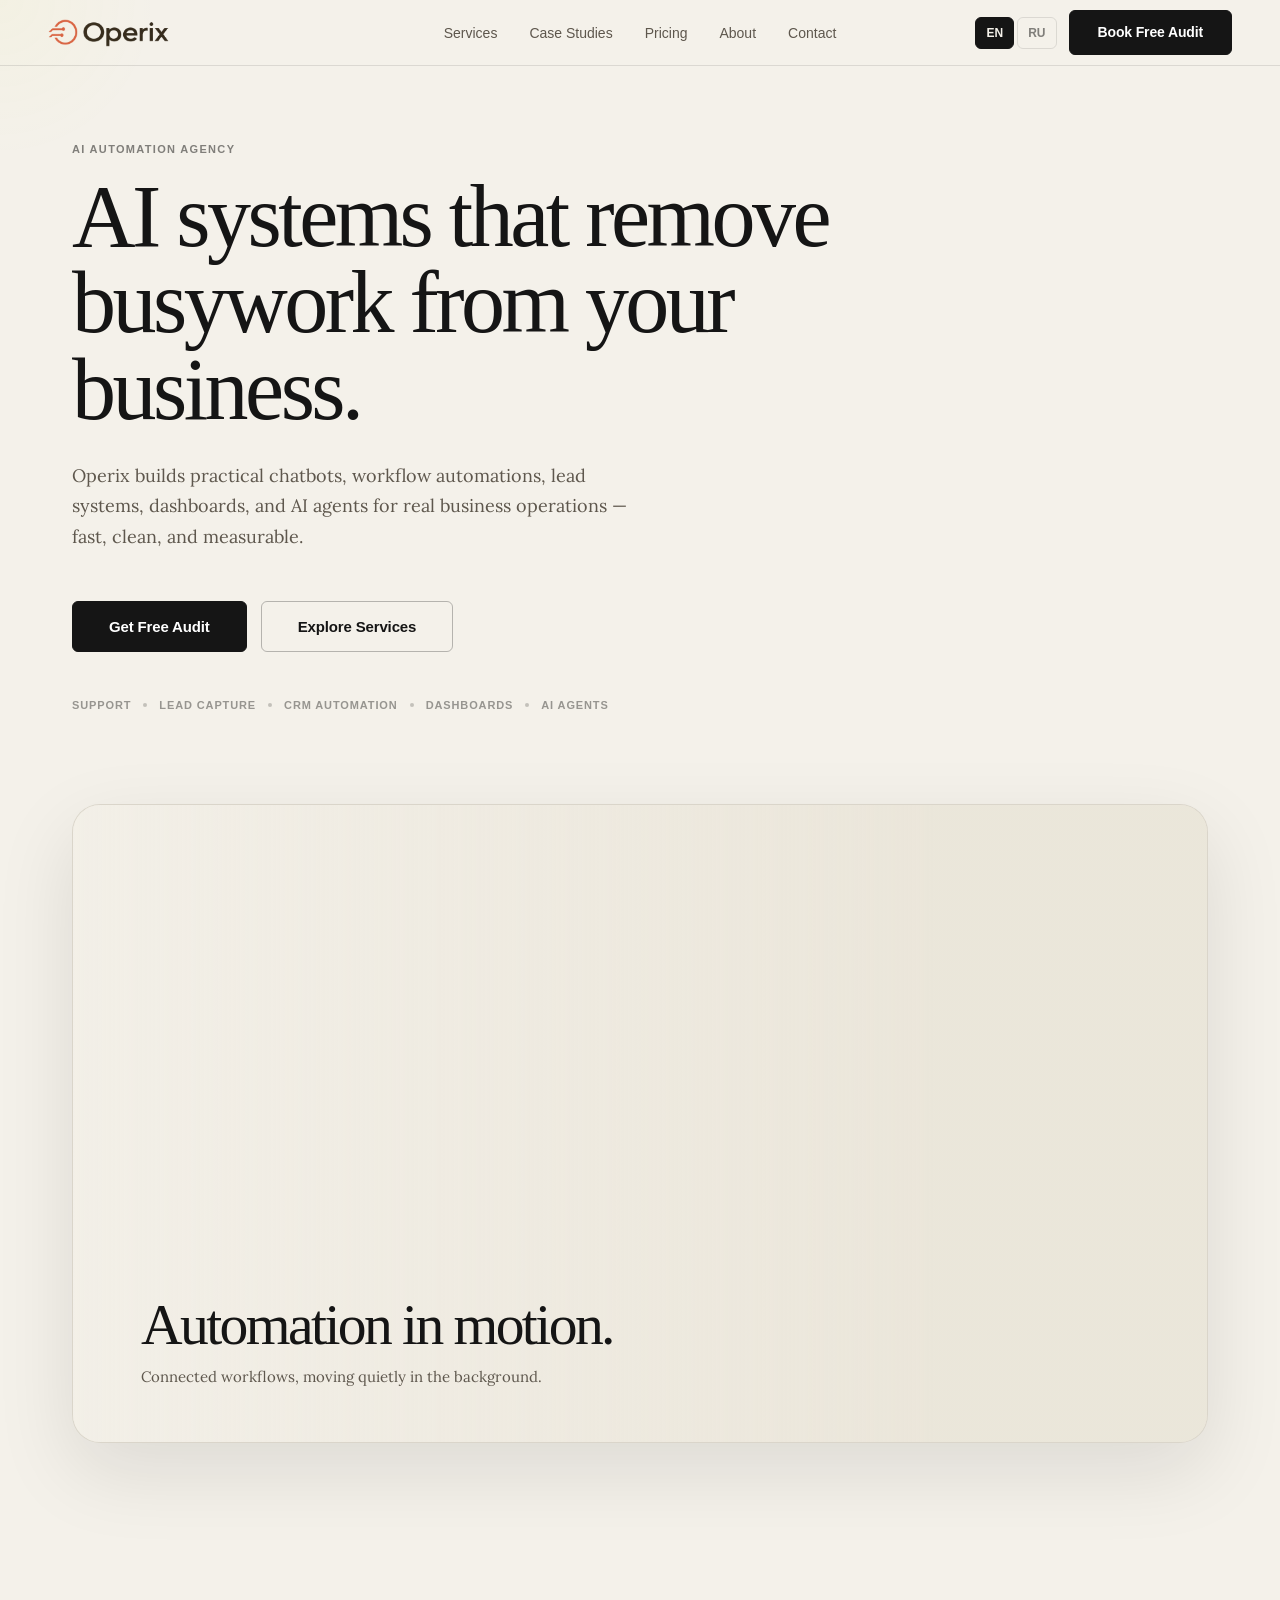
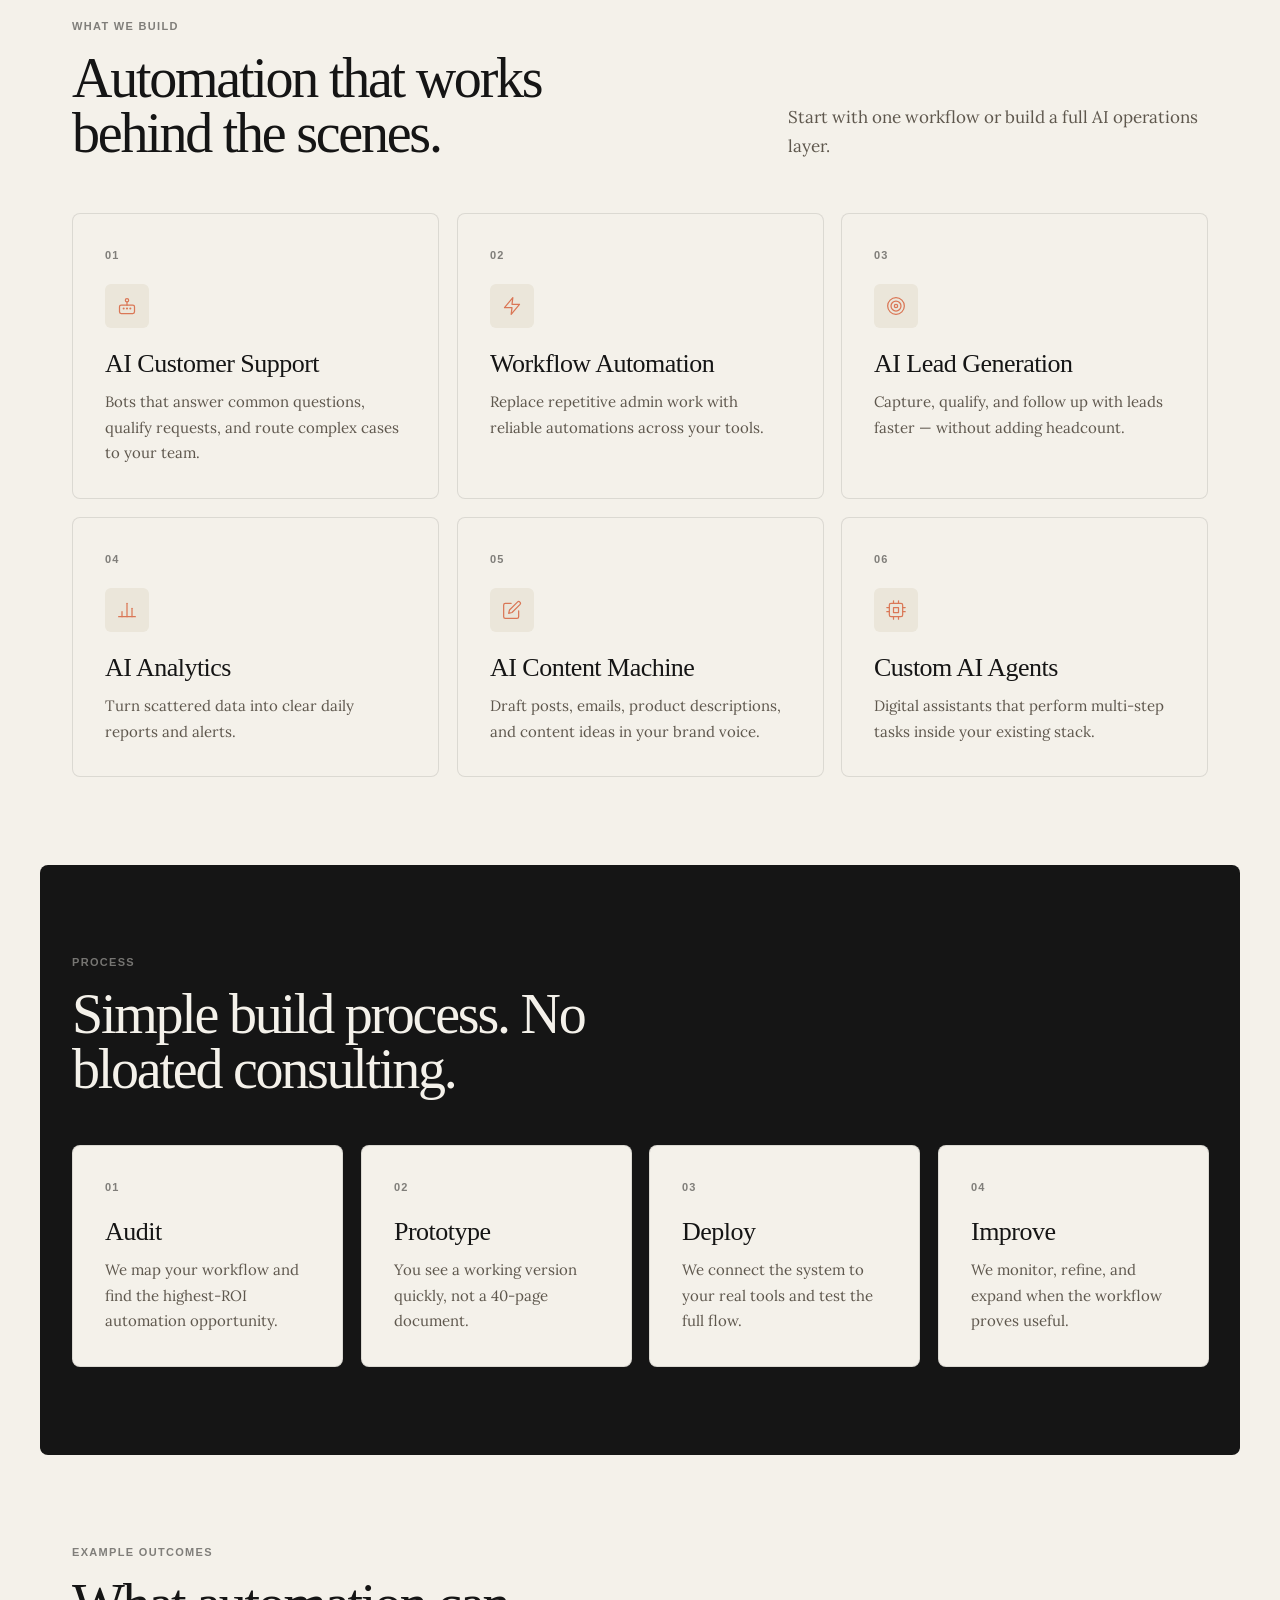
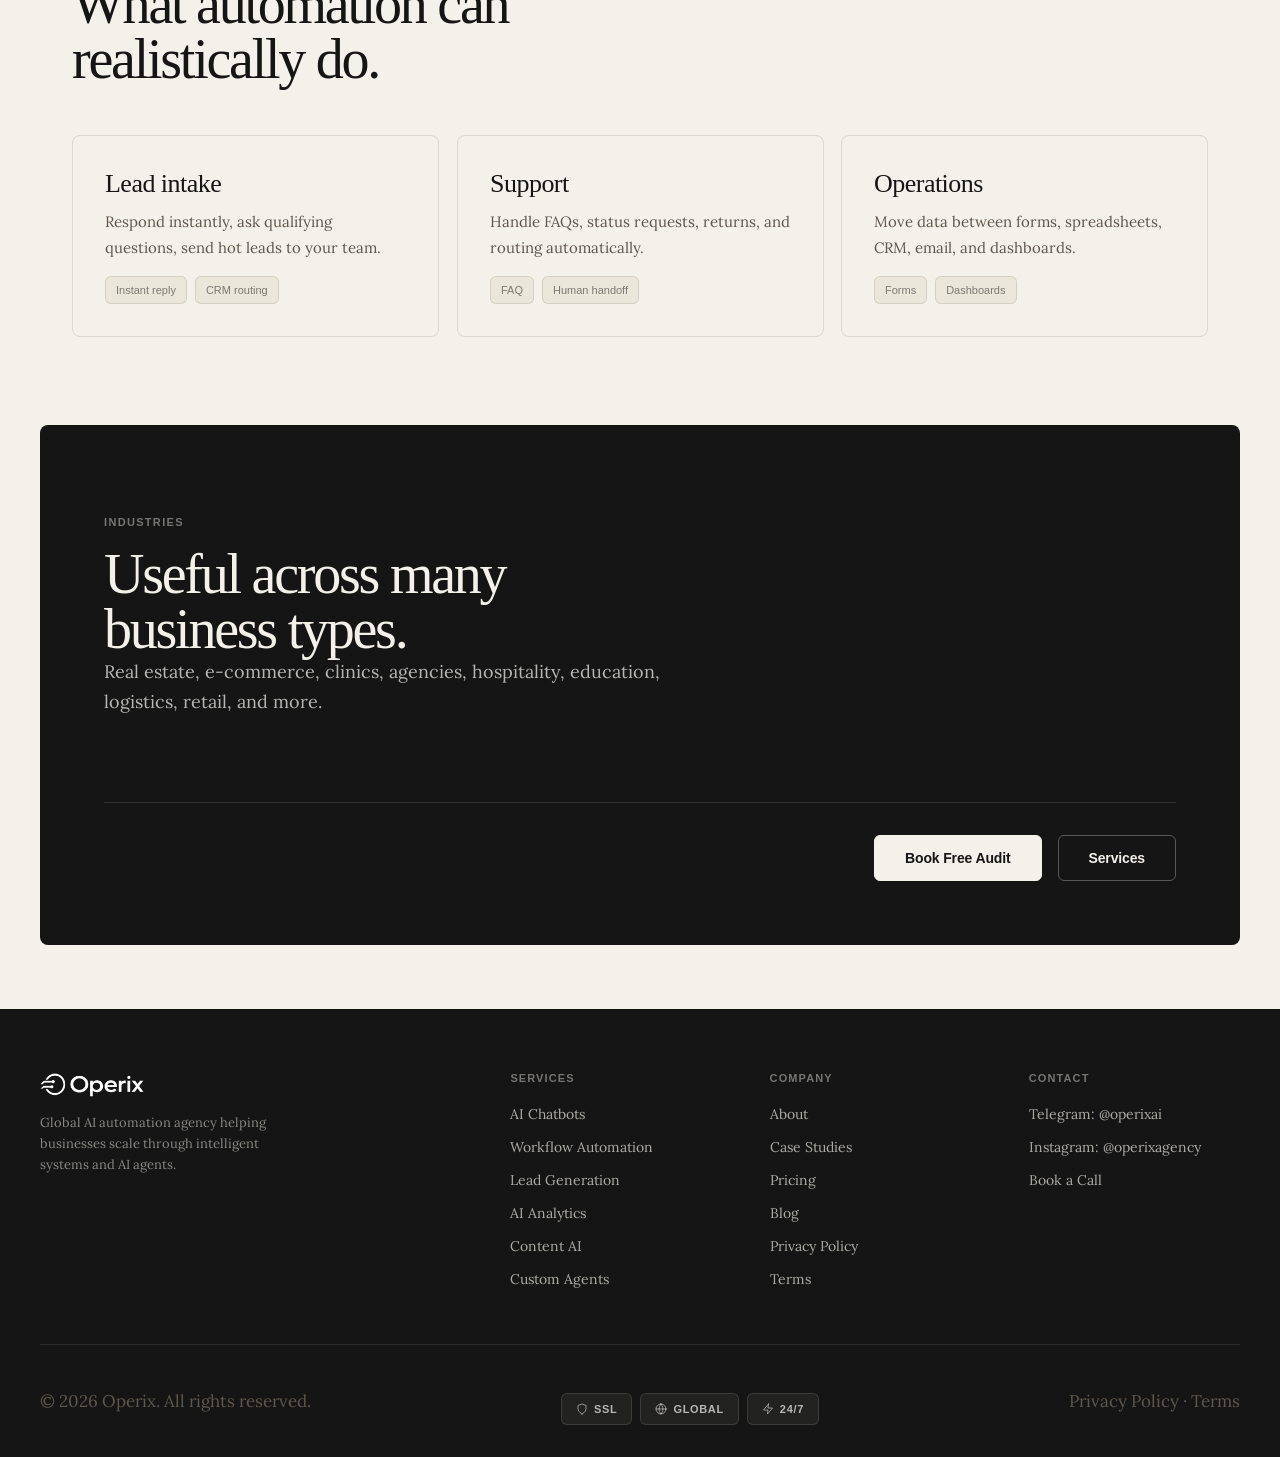
==== commit 518433f2: "Merge home final CTA into industries" ====
--- a/index.html
+++ b/index.html
@@ -5,7 +5,7 @@
 <meta name="viewport" content="width=device-width, initial-scale=1.0">
 <meta name="description" content="Operix — AI Automation Agency">
 <title>Operix — AI Automation Agency</title>
-<link rel="stylesheet" href="css/main.css?v=20260612-footerpolish1">
+<link rel="stylesheet" href="css/main.css?v=20260612-finalmerge1">
 <link rel="icon" type="image/png" sizes="32x32" href="/operix/operix-tab-icon-32.png?v=20260610-hard4">
 <link rel="icon" type="image/png" sizes="16x16" href="/operix/operix-tab-icon-16.png?v=20260610-hard4">
 <link rel="shortcut icon" href="/operix/operix-tab-icon.ico?v=20260610-hard4" type="image/x-icon">
@@ -13,7 +13,7 @@
 <link rel="manifest" href="/operix/site.webmanifest?v=20260610-hard4">
 <link href="https://fonts.googleapis.com/css2?family=Poppins:wght@400;500;600;700;800;900&family=Lora:ital,wght@0,400;0,500;0,600;0,700;1,400;1,500&display=swap" rel="stylesheet">
 </head>
-<body>
+<body class="home-page">
 <div id="nav-placeholder"></div>
 
 <section class="clean-hero">
@@ -72,13 +72,15 @@
   </div>
 </section>
 
-<section class="section section-dark">
-  <span class="clean-kicker" data-p="home_ind_label"></span>
-  <h2 class="section-title" data-p="home_ind_title"></h2>
-  <p class="clean-sub" style="color:rgba(250,249,245,.7)!important" data-p="home_ind_sub"></p>
-  <div style="margin-top:34px" class="clean-actions">
-    <a href="cases.html" class="btn btn-primary" data-t="nav_cases"></a>
-    <a href="contact.html" class="btn btn-ghost" data-p="home_cta1"></a>
+<section class="section section-dark home-final-section">
+  <div class="home-final-copy">
+    <span class="clean-kicker" data-p="home_ind_label"></span>
+    <h2 class="section-title" data-p="home_ind_title"></h2>
+    <p class="clean-sub" data-p="home_ind_sub"></p>
+  </div>
+  <div class="home-final-actions">
+    <a href="contact.html" class="btn btn-primary btn-lg" data-t="contact_cta"></a>
+    <a href="services.html" class="btn btn-ghost btn-lg" data-t="nav_services"></a>
   </div>
 </section>
 
--- a/css/main.css
+++ b/css/main.css
@@ -178,6 +178,18 @@
 /* CTA banner overrides */
 .cta-banner .btn-ghost { border-color:rgba(244,241,234,.36); color:var(--ivory); }
 .cta-banner .btn-ghost:hover { border-color:var(--ivory); background:rgba(244,241,234,.1); color:var(--ivory); }
+.section-dark .btn-primary,
+.cta-banner .btn-primary {
+  background:var(--ivory);
+  border-color:var(--ivory);
+  color:var(--slate);
+}
+.section-dark .btn-primary:hover,
+.cta-banner .btn-primary:hover {
+  background:var(--terracotta);
+  border-color:var(--terracotta);
+  color:#fff;
+}
 .section-dark .btn-ghost { border-color:rgba(244,241,234,.3); color:var(--ivory); }
 .section-dark .btn-ghost:hover { background:rgba(244,241,234,.1); border-color:var(--ivory); }
 
@@ -201,6 +213,33 @@
   letter-spacing:.12em; text-transform:uppercase; color:var(--muted); margin-bottom:16px;
 }
 .section-title { max-width:580px; }
+
+.home-page .footer-cta-wrap {
+  display:none;
+}
+
+.home-final-section {
+  min-height:520px;
+  display:flex;
+  flex-direction:column;
+  justify-content:space-between;
+  gap:56px;
+  padding:88px 64px 64px;
+}
+
+.home-final-section .clean-sub {
+  color:rgba(250,249,245,.70) !important;
+  margin-bottom:0;
+}
+
+.home-final-actions {
+  display:flex;
+  justify-content:flex-end;
+  align-items:center;
+  gap:16px;
+  padding-top:32px;
+  border-top:1px solid rgba(244,241,234,.12);
+}
 
 /* ── Hero ── */
 .hero, .clean-hero {
@@ -646,9 +685,11 @@
   h1 { font-size:clamp(36px,12vw,54px); }
   .hero-sub, .clean-sub { font-size:16px; margin-bottom:32px; }
   .hero-actions, .clean-actions, .cta-banner-actions { flex-direction:column; width:100%; }
-  .hero-actions .btn, .clean-actions .btn, .cta-banner-actions .btn, .section-head .btn { width:100%; }
+  .hero-actions .btn, .clean-actions .btn, .cta-banner-actions .btn, .home-final-actions .btn, .section-head .btn { width:100%; }
   .section, .clean-wrap { padding:56px 20px; }
   .section-full, .section-dark { padding:56px 20px; }
+  .home-final-section { min-height:0; gap:42px; padding:56px 24px 28px; }
+  .home-final-actions { flex-direction:column; align-items:stretch; gap:12px; padding-top:24px; }
   h2 { font-size:clamp(28px,9vw,40px); }
   .grid-3, .grid-2, .clean-grid-3, .clean-grid-4, .clean-grid-2,
   .pricing-grid, .cases-grid, .blog-grid, .values-grid,
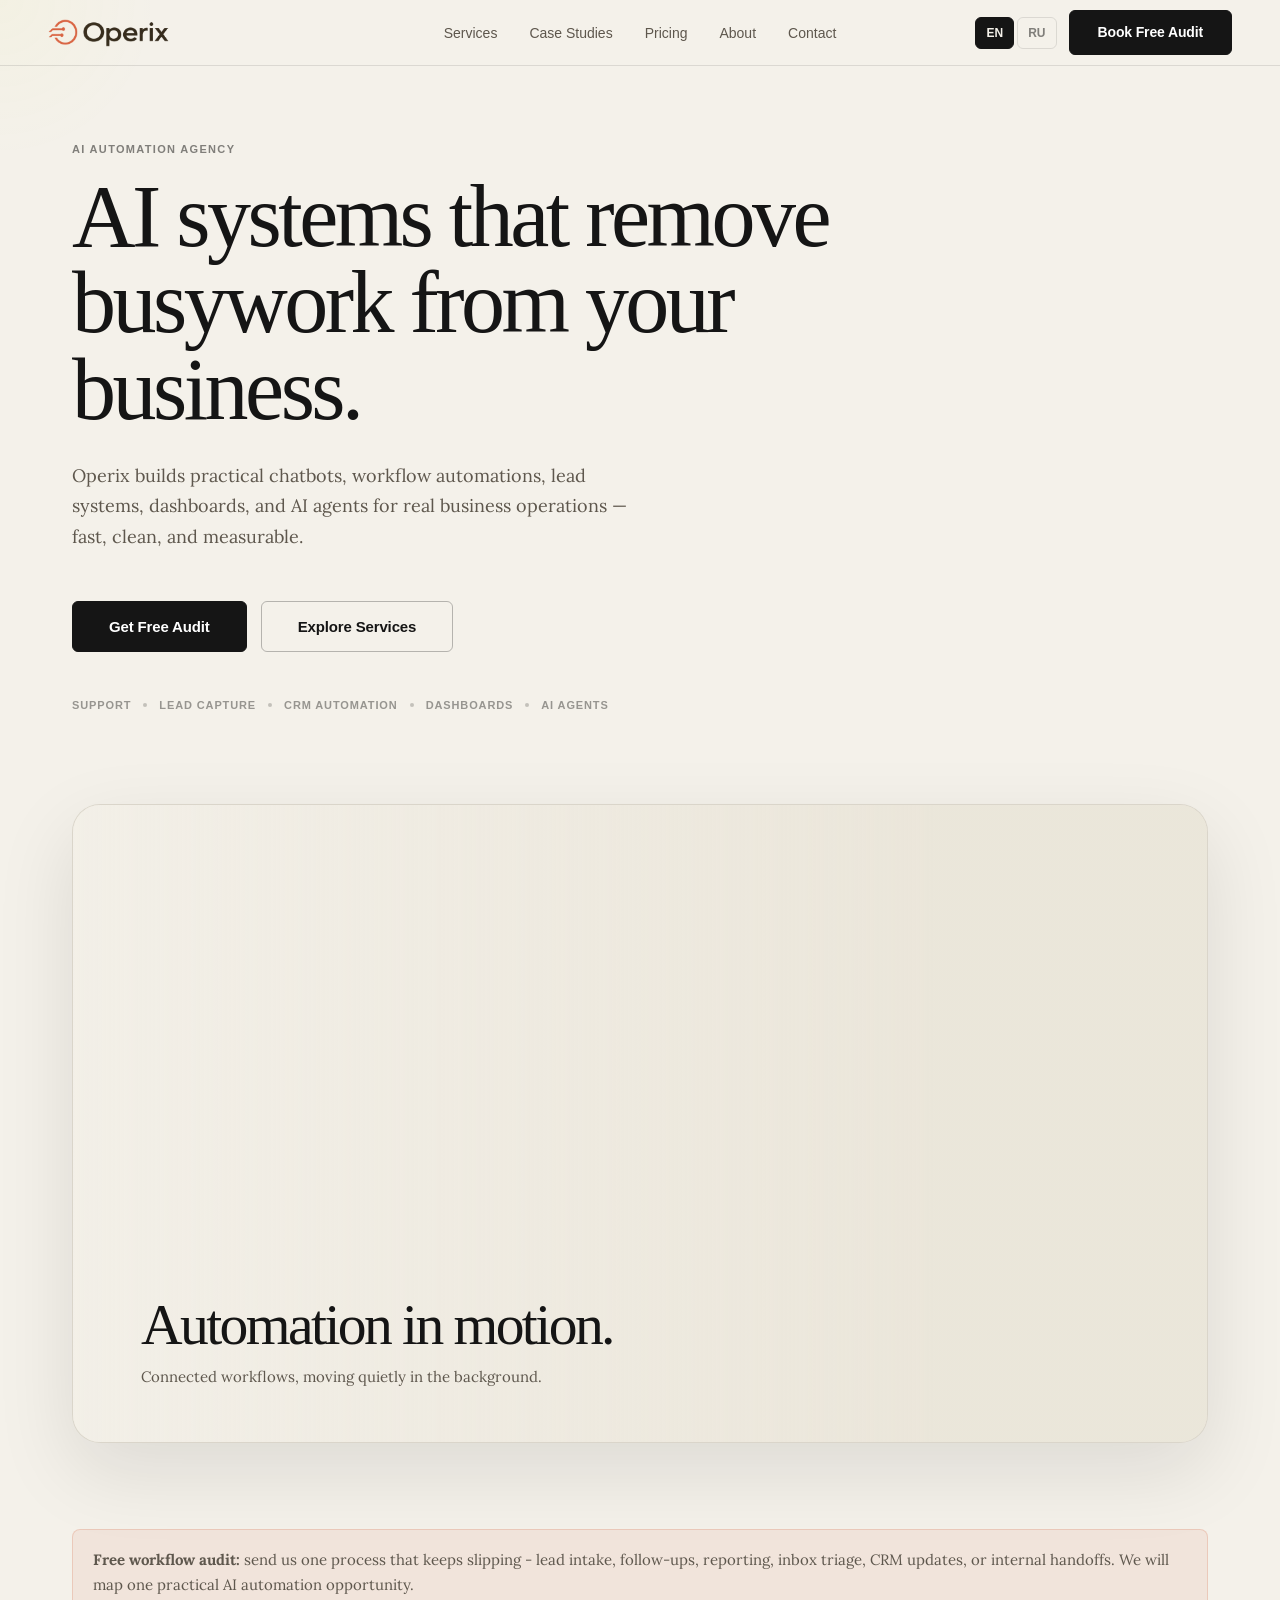
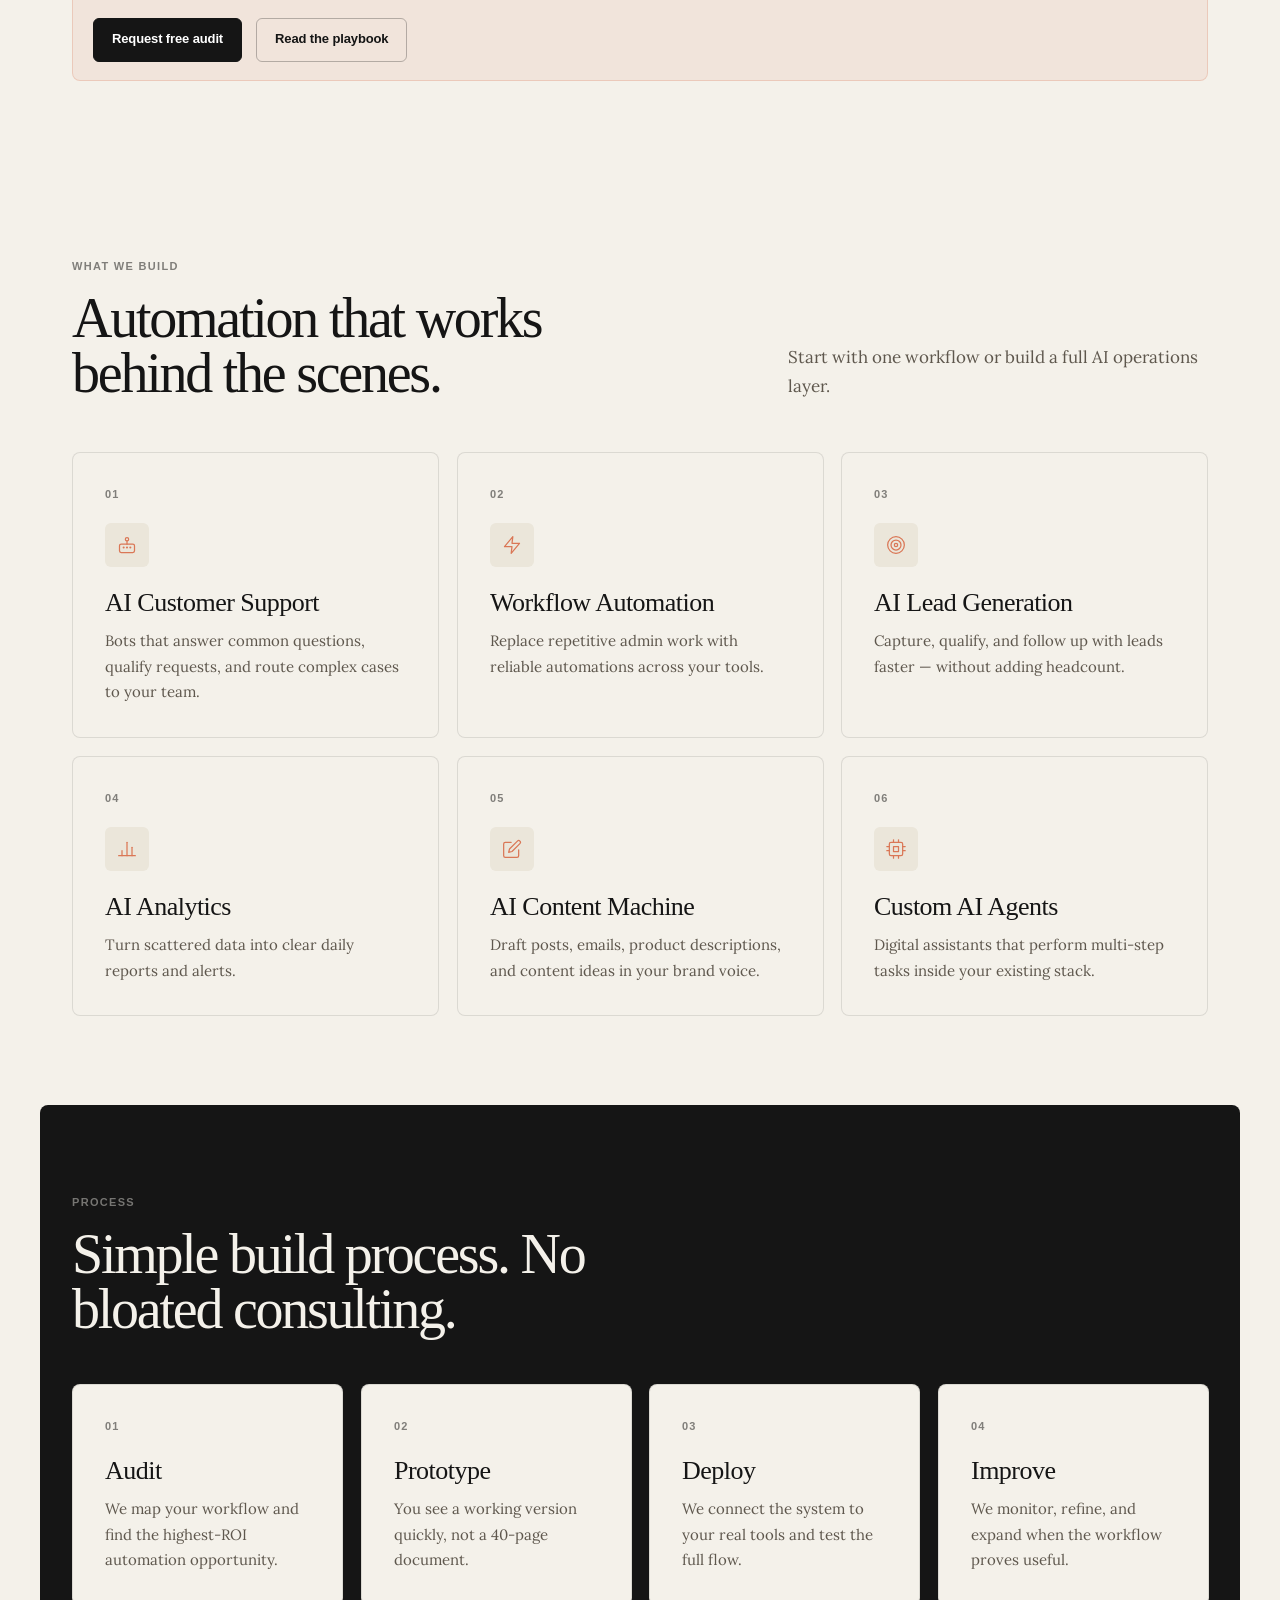
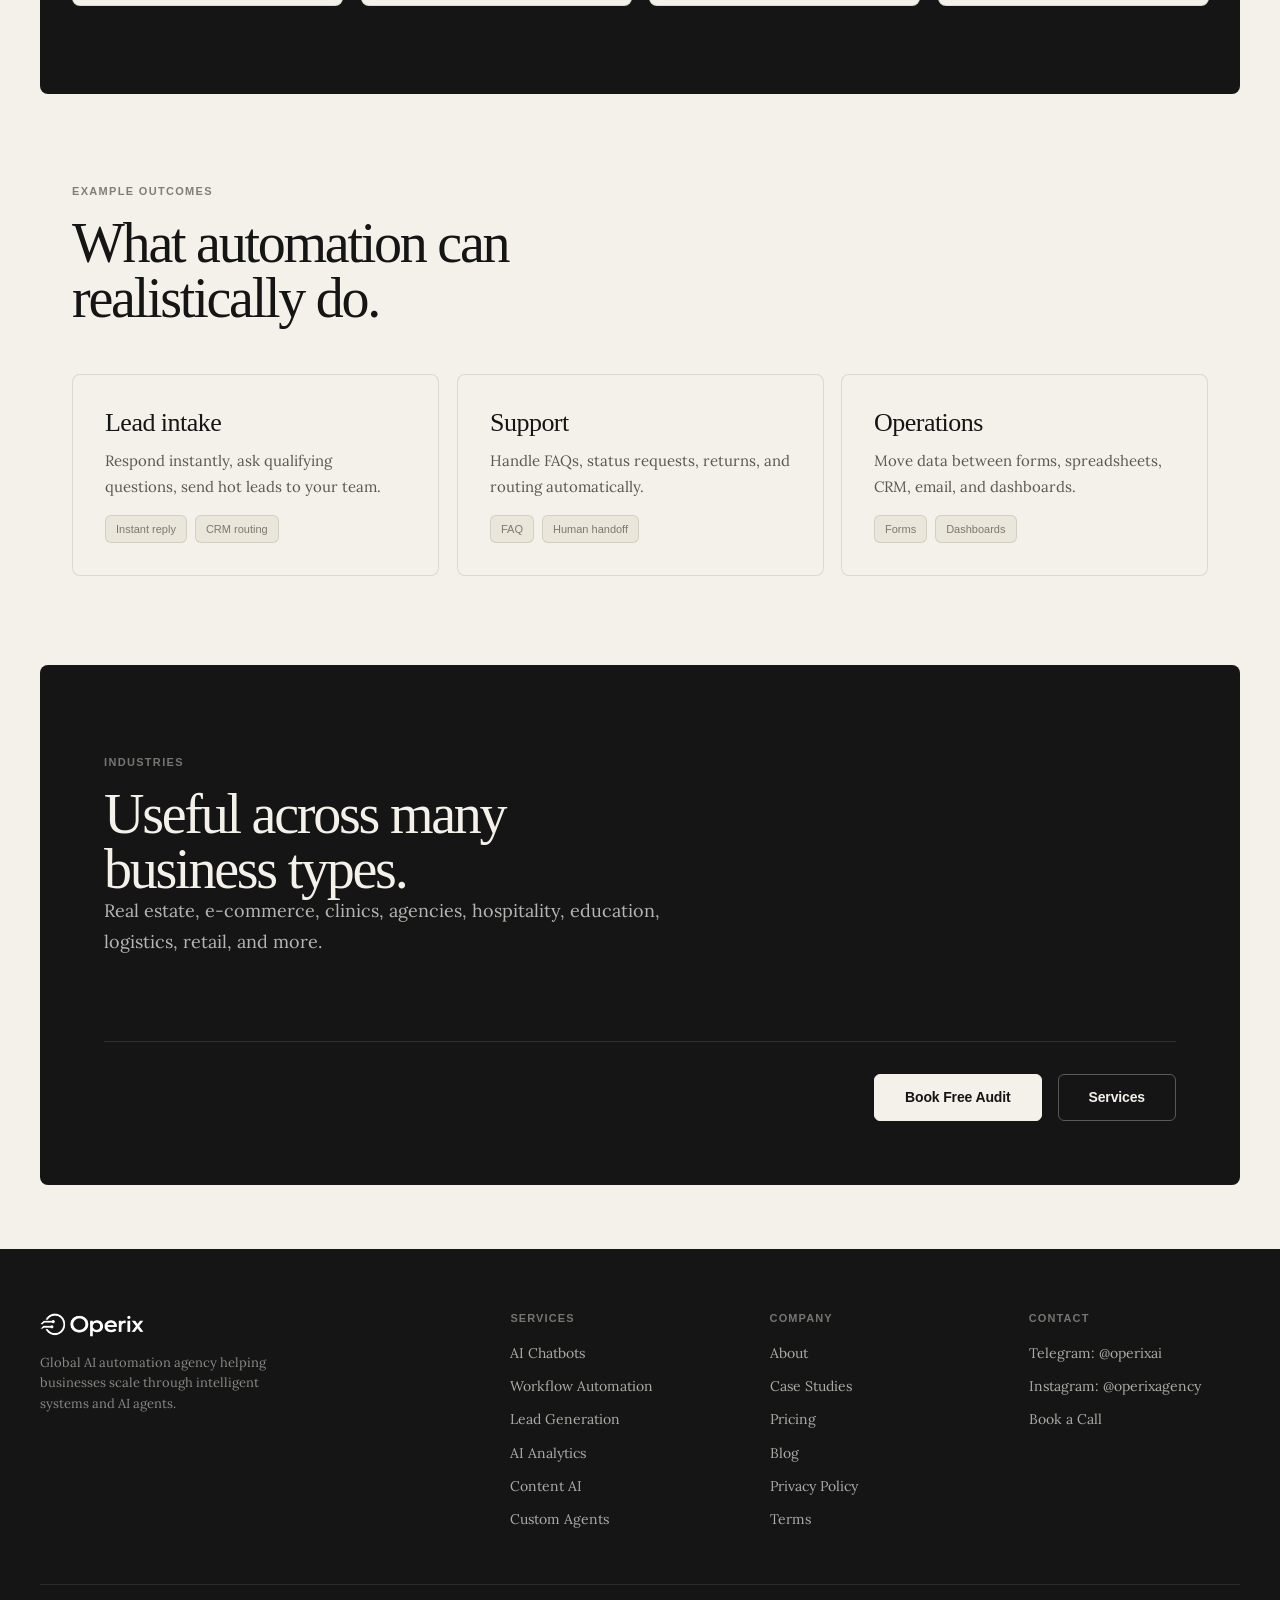
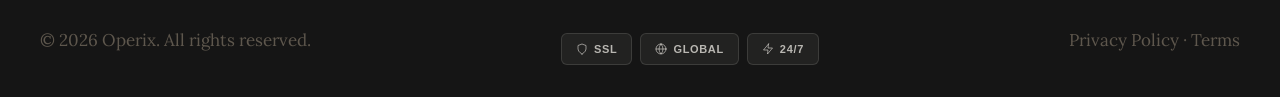
==== commit 96d71684: "Add workflow audit lead magnet" ====
--- a/index.html
+++ b/index.html
@@ -5,7 +5,7 @@
 <meta name="viewport" content="width=device-width, initial-scale=1.0">
 <meta name="description" content="Operix — AI Automation Agency">
 <title>Operix — AI Automation Agency</title>
-<link rel="stylesheet" href="css/main.css?v=20260612-finalmerge1">
+<link rel="stylesheet" href="css/main.css?v=20260612-mobileperfect1">
 <link rel="icon" type="image/png" sizes="32x32" href="/operix/operix-tab-icon-32.png?v=20260610-hard4">
 <link rel="icon" type="image/png" sizes="16x16" href="/operix/operix-tab-icon-16.png?v=20260610-hard4">
 <link rel="shortcut icon" href="/operix/operix-tab-icon.ico?v=20260610-hard4" type="image/x-icon">
@@ -21,7 +21,7 @@
   <h1 class="clean-title" data-p="home_h1"></h1>
   <p class="clean-sub" data-p="home_sub"></p>
   <div class="clean-actions">
-    <a href="contact.html" class="btn btn-primary btn-xl" data-p="home_cta1"></a>
+    <a href="free-workflow-audit.html" class="btn btn-primary btn-xl" data-p="home_cta1"></a>
     <a href="services.html" class="btn btn-ghost btn-xl" data-p="home_cta2"></a>
   </div>
   <div class="clean-proof">
@@ -30,6 +30,16 @@
     <span class="proof-token" data-p="home_proof3"></span>
     <span class="proof-token" data-p="home_proof4"></span>
     <span class="proof-token" data-p="home_proof5"></span>
+  </div>
+</section>
+
+<section class="clean-wrap" style="padding-top:0">
+  <div class="clean-note">
+    <strong>Free workflow audit:</strong> send us one process that keeps slipping - lead intake, follow-ups, reporting, inbox triage, CRM updates, or internal handoffs. We will map one practical AI automation opportunity.
+    <div class="clean-actions" style="margin-top:20px">
+      <a href="free-workflow-audit.html" class="btn btn-primary btn-sm">Request free audit</a>
+      <a href="why-leads-get-lost-before-crm.html" class="btn btn-ghost btn-sm">Read the playbook</a>
+    </div>
   </div>
 </section>
 
--- a/css/main.css
+++ b/css/main.css
@@ -433,6 +433,183 @@
 .pricing-features li svg { flex-shrink:0; margin-top:2px; color:var(--terracotta); }
 .pricing-card .btn { margin-top:28px; }
 
+.clean-pricing .plan {
+  min-height:100%;
+}
+.plan-name,
+.plan-tag {
+  font-family:-apple-system, BlinkMacSystemFont, 'Inter', 'Segoe UI', Roboto, Arial, sans-serif;
+  font-size:11px;
+  font-weight:800;
+  letter-spacing:.1em;
+  text-transform:uppercase;
+  color:var(--terracotta);
+  margin-bottom:14px;
+}
+.plan-tag {
+  display:inline-flex;
+  width:max-content;
+  max-width:100%;
+  padding:6px 10px;
+  border:1px solid rgba(218,119,86,.28);
+  background:var(--terracotta-bg);
+  border-radius:var(--radius-ui);
+  margin-bottom:12px;
+}
+.plan-price {
+  font-family:Georgia, 'Times New Roman', serif;
+  font-size:clamp(38px,4.2vw,58px);
+  line-height:1;
+  letter-spacing:-.035em;
+  color:var(--slate);
+  margin:0 0 12px;
+}
+.plan-price .suffix,
+.addon-price .suffix {
+  font-family:-apple-system, BlinkMacSystemFont, 'Inter', 'Segoe UI', Roboto, Arial, sans-serif;
+  font-size:14px;
+  font-weight:700;
+  letter-spacing:0;
+  color:var(--muted);
+  margin-left:4px;
+}
+.plan-desc {
+  font-size:15px;
+  line-height:1.65;
+  color:var(--slate-3);
+  margin-bottom:24px;
+}
+.plan-features {
+  list-style:none;
+  display:flex;
+  flex-direction:column;
+  gap:0;
+  margin:0;
+  padding:0;
+  flex:1;
+}
+.plan-features li {
+  display:flex;
+  align-items:flex-start;
+  gap:10px;
+  padding:10px 0;
+  border-bottom:1px solid var(--border);
+  color:var(--slate-3);
+  font-size:14px;
+  line-height:1.5;
+}
+.check {
+  color:var(--terracotta);
+  font-family:-apple-system, BlinkMacSystemFont, 'Inter', 'Segoe UI', Roboto, Arial, sans-serif;
+  font-weight:800;
+  flex:0 0 auto;
+}
+.plan.featured {
+  background:var(--slate);
+  border-color:var(--slate);
+  color:var(--ivory);
+}
+.plan.featured .plan-name,
+.plan.featured .plan-price {
+  color:var(--ivory);
+}
+.plan.featured .plan-desc,
+.plan.featured .plan-features li {
+  color:rgba(244,241,234,.68);
+  border-color:rgba(244,241,234,.12);
+}
+.plan.featured .plan-price .suffix {
+  color:rgba(244,241,234,.48);
+}
+.plan.featured .btn-primary {
+  background:var(--ivory);
+  border-color:var(--ivory);
+  color:var(--slate);
+}
+.plan.featured .btn-primary:hover {
+  background:var(--terracotta);
+  border-color:var(--terracotta);
+  color:#fff;
+}
+
+.addons-grid {
+  display:grid;
+  grid-template-columns:repeat(3,minmax(0,1fr));
+  gap:18px;
+}
+.addon {
+  background:rgba(244,241,234,.07);
+  border:1px solid rgba(244,241,234,.13);
+  border-radius:var(--radius-panel);
+  padding:30px;
+  min-height:100%;
+}
+.addon h4 {
+  color:var(--ivory);
+  font-size:22px;
+  line-height:1.15;
+  letter-spacing:-.02em;
+  margin-bottom:16px;
+}
+.addon-price {
+  font-family:Georgia, 'Times New Roman', serif;
+  color:var(--terracotta);
+  font-size:38px;
+  line-height:1;
+  letter-spacing:-.03em;
+  margin-bottom:14px;
+}
+.addon p {
+  font-size:15px;
+  line-height:1.65;
+  color:rgba(244,241,234,.66);
+}
+
+.compare-wrap {
+  width:100%;
+  overflow-x:auto;
+  border:1px solid var(--border);
+  border-radius:var(--radius-panel);
+  background:var(--ivory);
+  -webkit-overflow-scrolling:touch;
+}
+.compare-table {
+  width:100%;
+  min-width:680px;
+  border-collapse:collapse;
+}
+.compare-table th,
+.compare-table td {
+  padding:16px 18px;
+  border-bottom:1px solid var(--border);
+  text-align:left;
+  font-size:14px;
+  line-height:1.45;
+}
+.compare-table th {
+  font-family:-apple-system, BlinkMacSystemFont, 'Inter', 'Segoe UI', Roboto, Arial, sans-serif;
+  font-size:11px;
+  font-weight:800;
+  letter-spacing:.08em;
+  text-transform:uppercase;
+  color:var(--muted);
+  background:var(--ivory-2);
+}
+.compare-table td:not(:first-child),
+.compare-table th:not(:first-child) {
+  text-align:center;
+}
+.compare-table tr:last-child td {
+  border-bottom:0;
+}
+.check-y {
+  color:var(--terracotta);
+  font-weight:800;
+}
+.check-n {
+  color:var(--muted);
+}
+
 /* Retainers */
 .retainer-grid { display:grid; grid-template-columns:repeat(3,minmax(0,1fr)); gap:1px; background:var(--border); margin-top:48px; border-radius:var(--radius-panel); overflow:hidden; }
 .retainer-card { background:var(--ivory); padding:36px 28px; display:flex; flex-direction:column; overflow:hidden; }
@@ -470,6 +647,69 @@
 .blog-card-meta { display:flex; justify-content:space-between; align-items:center; padding-top:16px; border-top:1px solid var(--border); margin-top:auto; }
 .blog-read-time { font-size:12px; color:var(--muted); font-family:sans-serif; }
 
+.clean-note {
+  border:1px solid rgba(218,119,86,.24);
+  background:var(--terracotta-bg);
+  color:var(--slate-3);
+  padding:18px 20px;
+  border-radius:var(--radius-panel);
+  font-size:15px;
+  line-height:1.65;
+}
+.clean-pill,
+.playbook-status {
+  display:inline-flex;
+  width:max-content;
+  max-width:100%;
+  align-items:center;
+  font-family:-apple-system, BlinkMacSystemFont, 'Inter', 'Segoe UI', Roboto, Arial, sans-serif;
+  font-size:10px;
+  font-weight:800;
+  letter-spacing:.1em;
+  text-transform:uppercase;
+}
+.clean-pill {
+  color:var(--terracotta);
+  background:var(--terracotta-bg);
+  border:1px solid rgba(218,119,86,.22);
+  padding:6px 10px;
+  border-radius:var(--radius-ui);
+  margin-bottom:18px;
+}
+.playbook-card {
+  background:var(--ivory);
+  border:1px solid var(--border);
+  border-radius:var(--radius-panel);
+  padding:30px;
+  min-height:100%;
+  display:flex;
+  flex-direction:column;
+  overflow:hidden;
+  transition:border-color .2s, box-shadow .25s, transform .2s var(--ease);
+}
+.playbook-card:hover {
+  border-color:rgba(218,119,86,.28);
+  box-shadow:0 18px 42px rgba(21,21,19,.055);
+  transform:translateY(-2px);
+}
+.playbook-card h3 {
+  font-size:clamp(21px,2.4vw,28px);
+  line-height:1.14;
+  letter-spacing:-.025em;
+  margin-bottom:12px;
+}
+.playbook-card p {
+  font-size:15px;
+  line-height:1.65;
+  flex:1;
+}
+.playbook-status {
+  color:var(--muted);
+  border-top:1px solid var(--border);
+  padding-top:16px;
+  margin-top:24px;
+}
+
 /* ── Cases ── */
 .cases-grid { display:grid; grid-template-columns:repeat(2,minmax(0,1fr)); gap:1px; background:var(--border); border-radius:var(--radius-panel); overflow:hidden; }
 .case-card { background:var(--ivory); padding:40px 36px; display:flex; flex-direction:column; gap:20px; overflow:hidden; }
@@ -479,6 +719,10 @@
 .case-metric { text-align:center; padding:16px; background:var(--ivory-2); border-radius:var(--radius-ui); }
 .case-metric-num { font-family:Georgia, serif; font-size:26px; font-weight:500; color:var(--terracotta); letter-spacing:-.03em; }
 .case-metric-label { font-size:10px; color:var(--muted); text-transform:uppercase; letter-spacing:.06em; margin-top:4px; font-family:sans-serif; }
+.case-study-grid {
+  border-radius:var(--radius-panel);
+  overflow:hidden;
+}
 
 /* ── CTA Banner ── */
 .footer-cta-wrap {
@@ -501,6 +745,51 @@
 .page-header { padding:140px 32px 64px; max-width:1200px; margin:0 auto; }
 .page-header h1 { margin-bottom:20px; }
 .page-header p { font-size:18px; max-width:640px; }
+
+.legal-page .page-header {
+  padding-bottom:36px;
+}
+
+.legal-page .footer-cta-wrap {
+  display:none;
+}
+
+.legal-wrap {
+  padding-top:22px;
+  padding-bottom:96px;
+}
+
+.legal-body {
+  max-width:780px;
+}
+
+.legal-body > * + * {
+  margin-top:16px;
+}
+
+.legal-body h2 {
+  font-size:clamp(24px, 2.4vw, 34px);
+  line-height:1.12;
+  letter-spacing:-.025em;
+  margin-top:42px;
+  margin-bottom:10px;
+}
+
+.legal-body p,
+.legal-body li {
+  font-size:16px;
+  line-height:1.75;
+  color:var(--slate-3);
+}
+
+.legal-body ul {
+  margin:10px 0 0;
+  padding-left:22px;
+}
+
+.legal-body li + li {
+  margin-top:6px;
+}
 
 /* ── Services ── */
 .service-detail { display:grid; grid-template-columns:minmax(0,1fr) minmax(0,1.1fr); gap:clamp(32px,6vw,72px); padding:72px 0; border-bottom:1px solid var(--border); align-items:start; }
@@ -706,6 +995,74 @@
   .opx-video-inner { border-radius:18px; }
   .opx-video-copy h3 { font-size:clamp(28px,9vw,40px); }
   .opx-video-copy p { font-size:14px; }
+  p { font-size:16px; line-height:1.68; }
+  .btn { min-height:48px; padding-left:18px; padding-right:18px; }
+  .card, .clean-card, .outcome-card, .plan, .playbook-card, .contact-card {
+    padding:26px;
+  }
+  .pricing-grid,
+  .clean-grid-3,
+  .clean-grid-4,
+  .clean-grid-2 {
+    gap:14px;
+  }
+  .addons-grid {
+    grid-template-columns:1fr;
+    gap:14px;
+  }
+  .addon {
+    padding:26px;
+  }
+  .compare-wrap {
+    margin-right:-20px;
+    padding-bottom:2px;
+    border-right:0;
+    border-radius:var(--radius-panel) 0 0 var(--radius-panel);
+  }
+  .footer-cta-wrap {
+    margin-top:44px;
+    padding:0 20px;
+  }
+  footer {
+    margin-top:44px;
+    padding:48px 20px 28px;
+  }
+  .footer-top {
+    gap:30px;
+    margin-bottom:34px;
+  }
+  .footer-col a {
+    padding:7px 0;
+  }
+  .footer-brand > p {
+    max-width:100%;
+  }
+  .legal-wrap {
+    padding-top:8px;
+    padding-bottom:62px;
+  }
+  .legal-body h2 {
+    margin-top:34px;
+  }
+}
+
+@media (max-width:780px) {
+  .anim,
+  [data-animate],
+  .clean-card,
+  .outcome-card,
+  .plan,
+  .demo-card,
+  .playbook-card,
+  .contact-card,
+  .case-study-card,
+  .addon,
+  .clean-note,
+  .opx-video-panel {
+    opacity:1 !important;
+    transform:none !important;
+    transition:none !important;
+  }
 }
 
 @media (max-width:390px) {
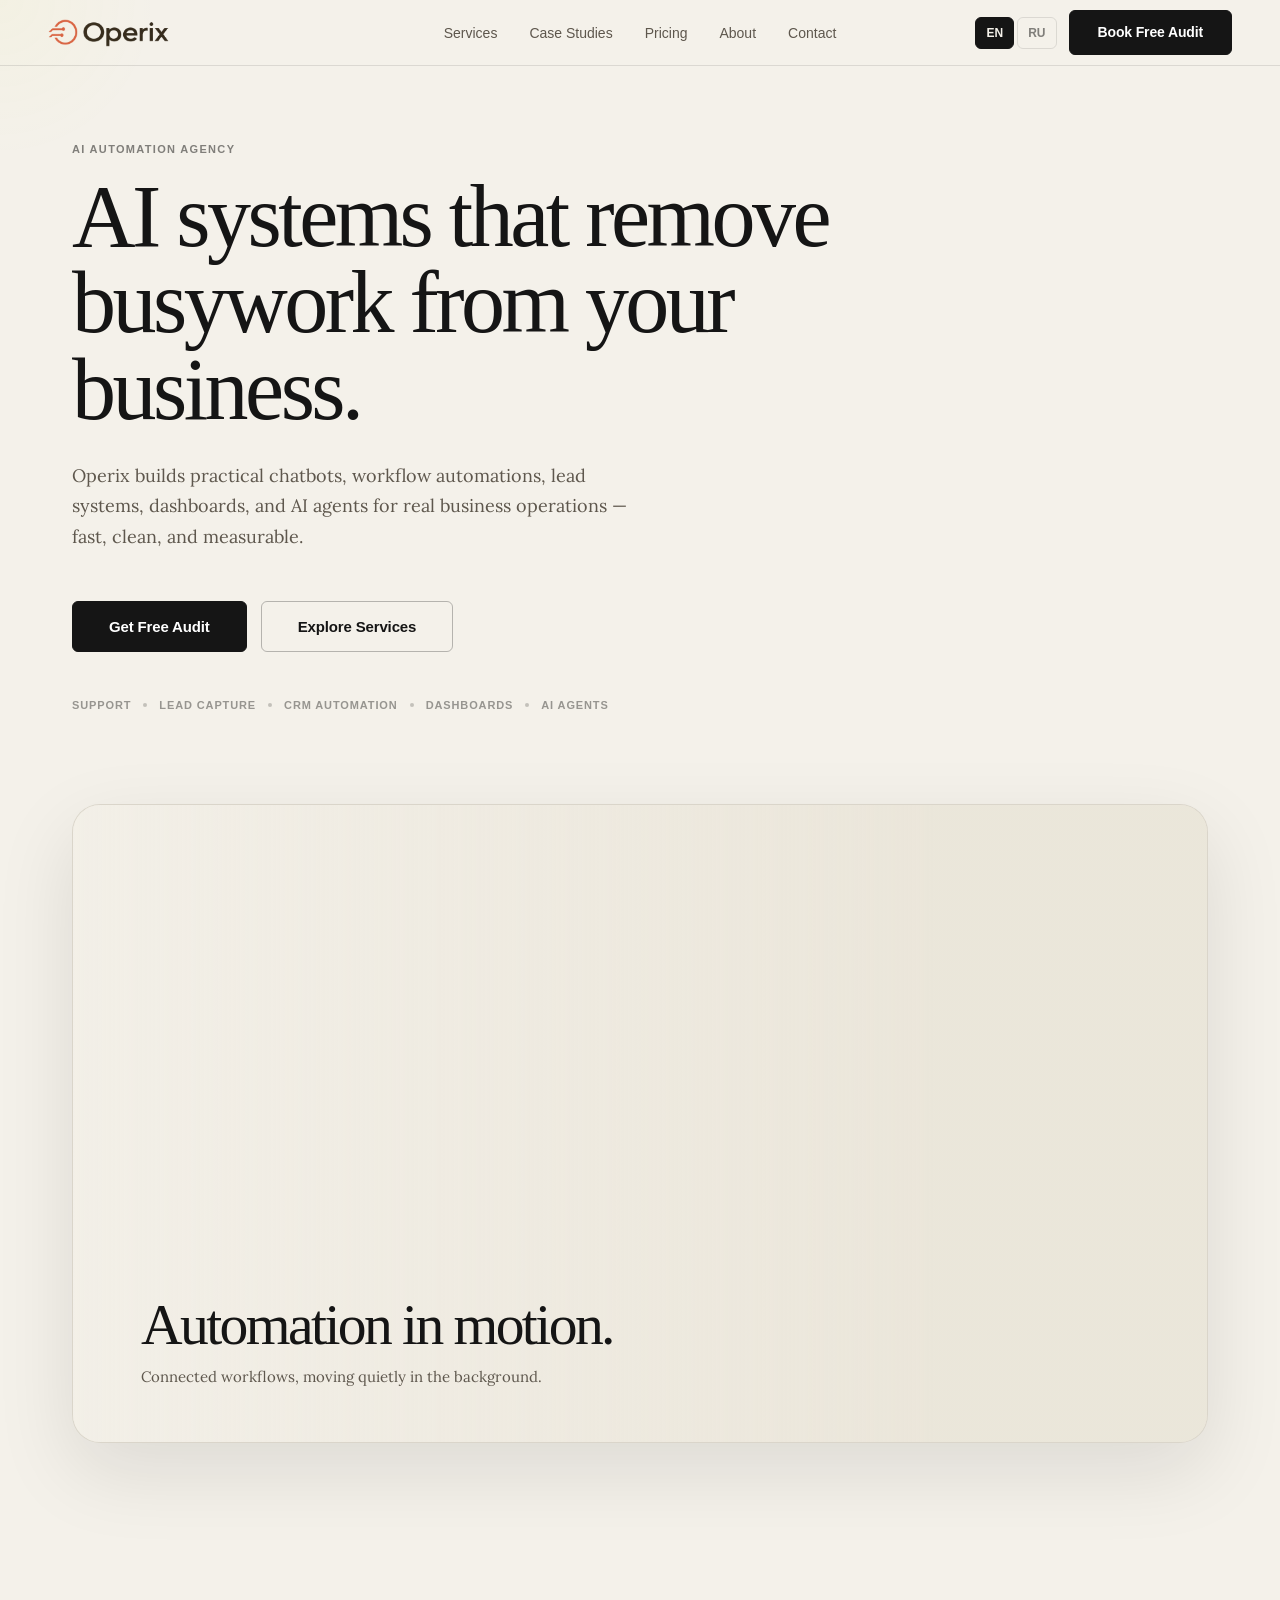
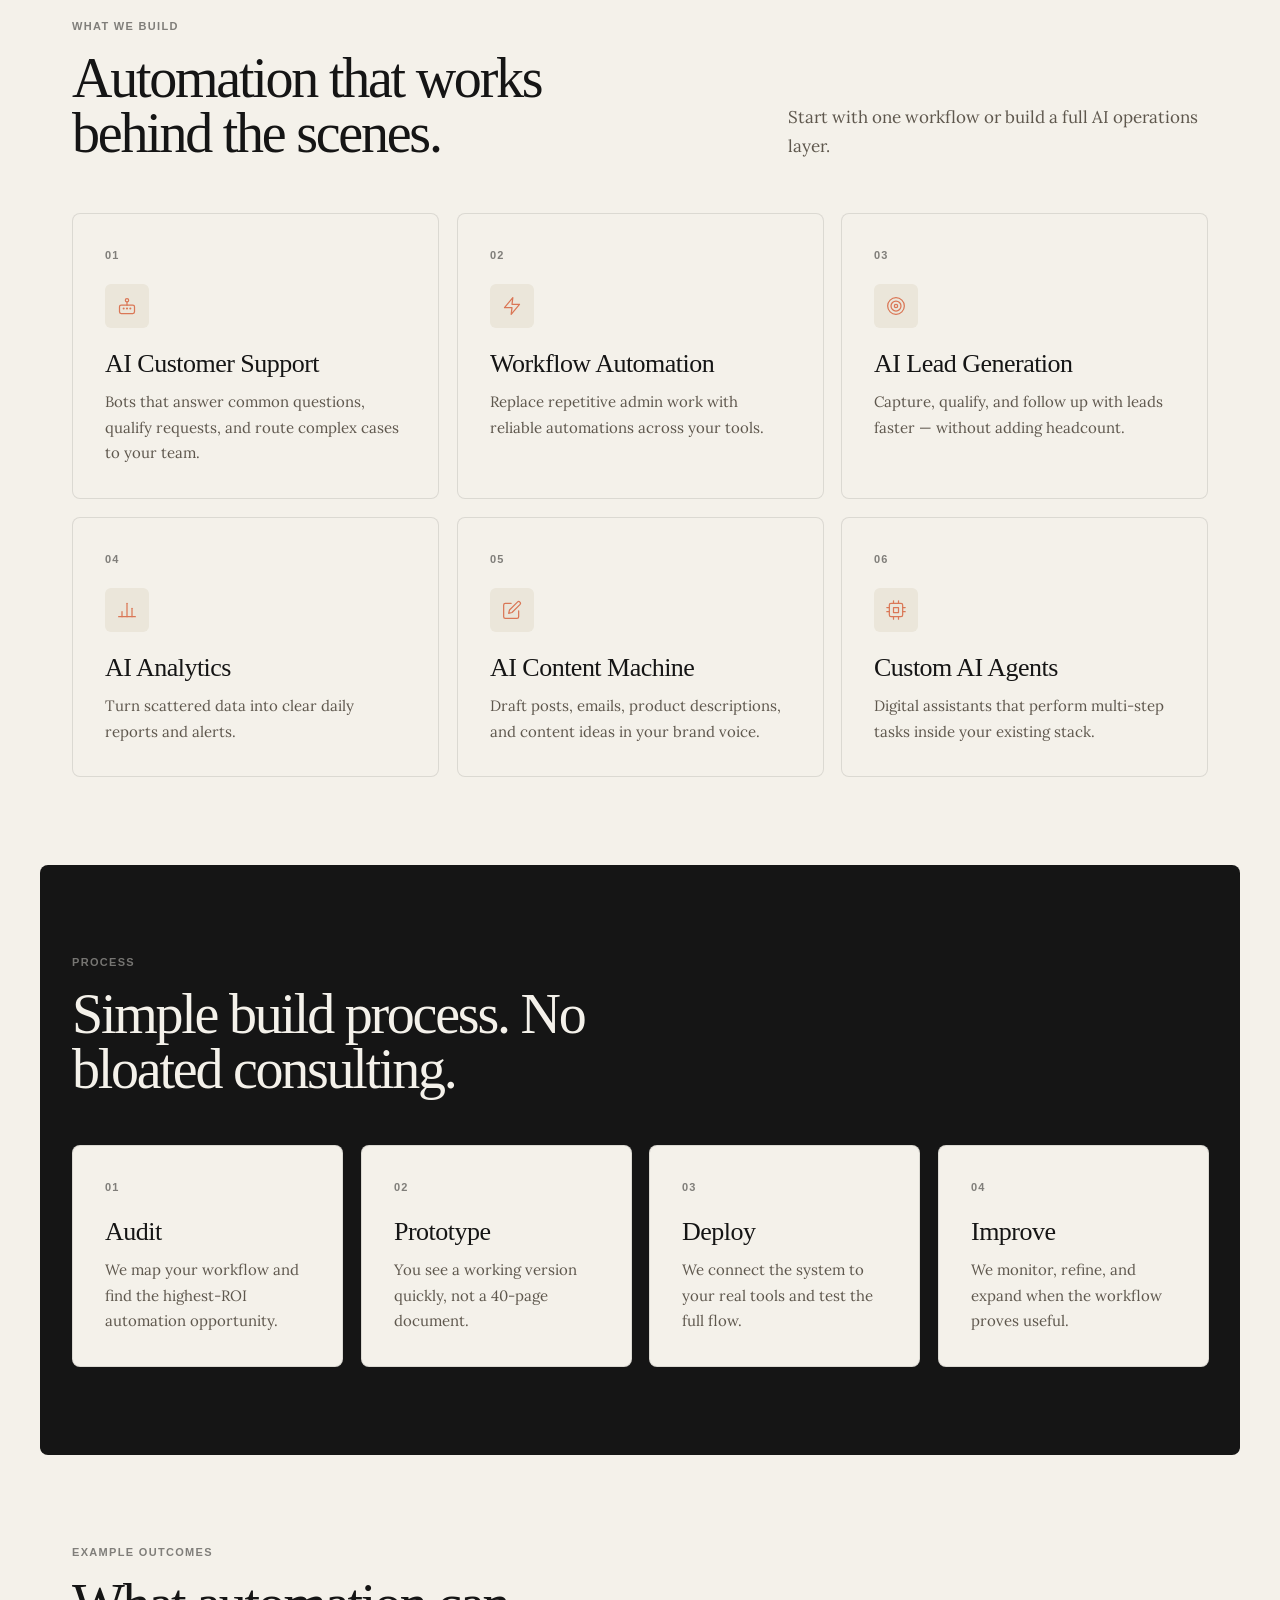
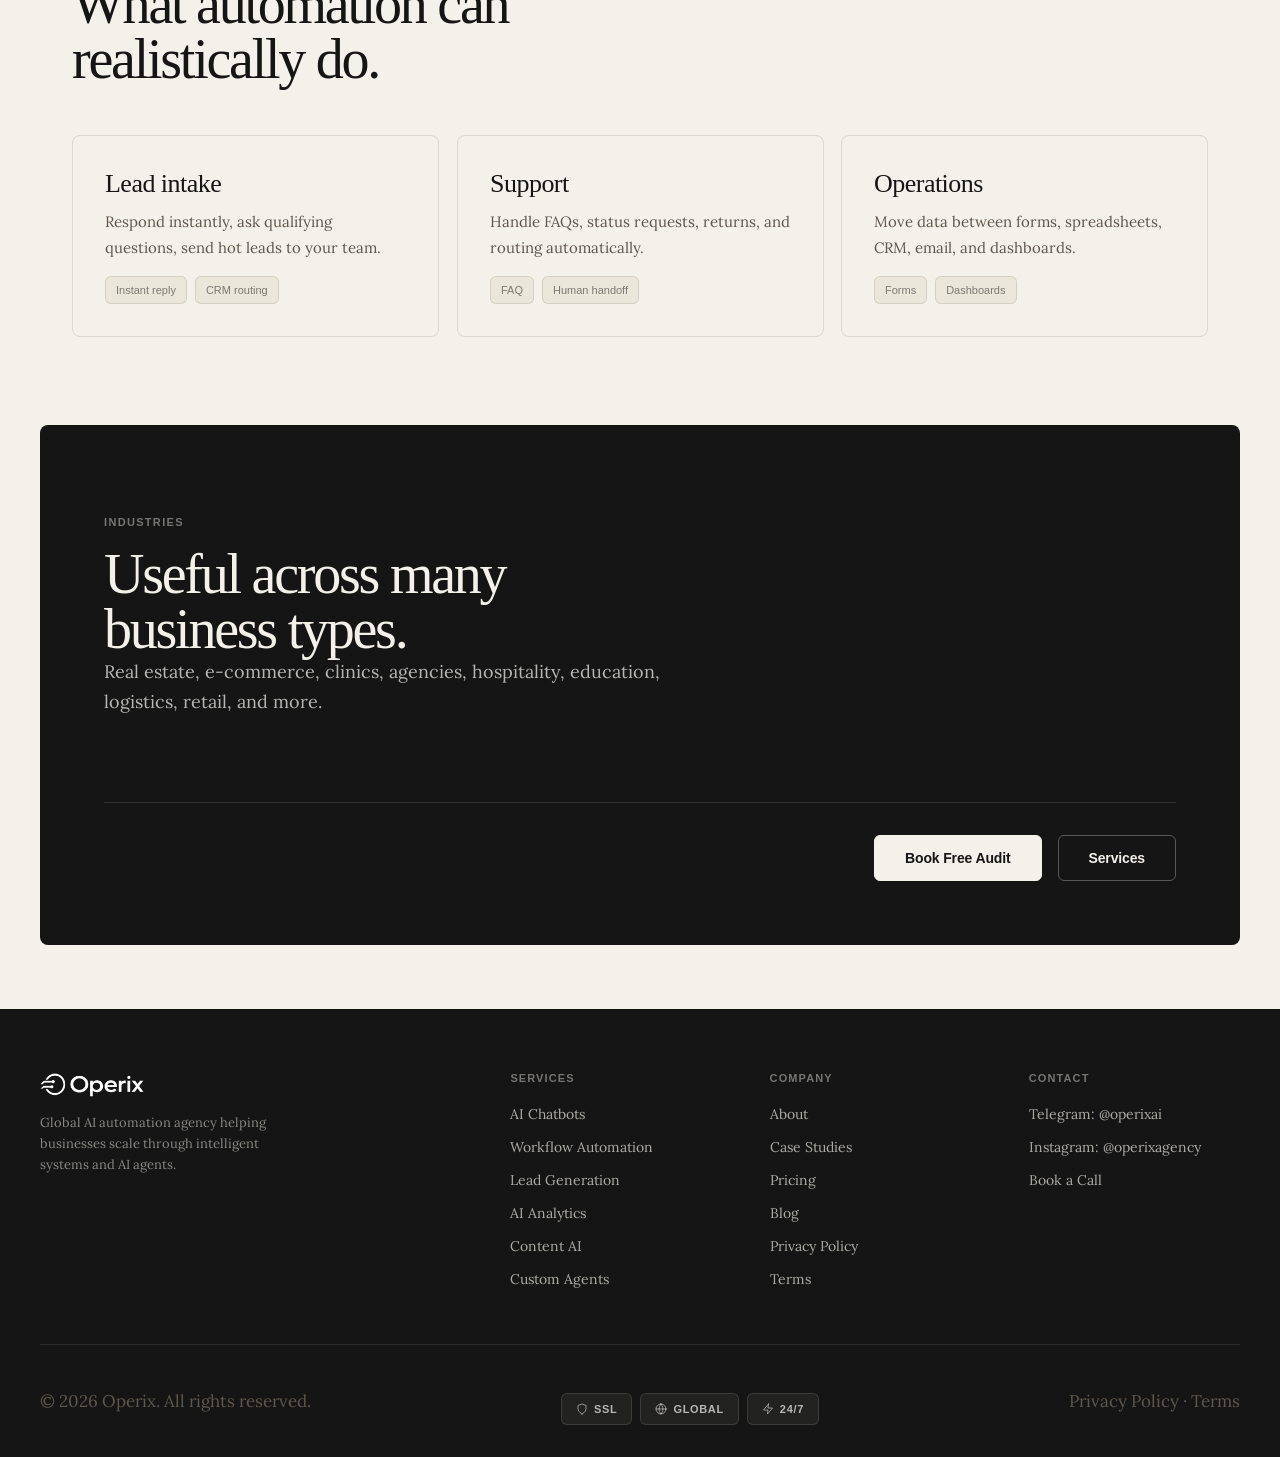
==== commit ec38bc72: "Refine workflow audit page styling" ====
--- a/index.html
+++ b/index.html
@@ -30,16 +30,6 @@
     <span class="proof-token" data-p="home_proof3"></span>
     <span class="proof-token" data-p="home_proof4"></span>
     <span class="proof-token" data-p="home_proof5"></span>
-  </div>
-</section>
-
-<section class="clean-wrap" style="padding-top:0">
-  <div class="clean-note">
-    <strong>Free workflow audit:</strong> send us one process that keeps slipping - lead intake, follow-ups, reporting, inbox triage, CRM updates, or internal handoffs. We will map one practical AI automation opportunity.
-    <div class="clean-actions" style="margin-top:20px">
-      <a href="free-workflow-audit.html" class="btn btn-primary btn-sm">Request free audit</a>
-      <a href="why-leads-get-lost-before-crm.html" class="btn btn-ghost btn-sm">Read the playbook</a>
-    </div>
   </div>
 </section>
 
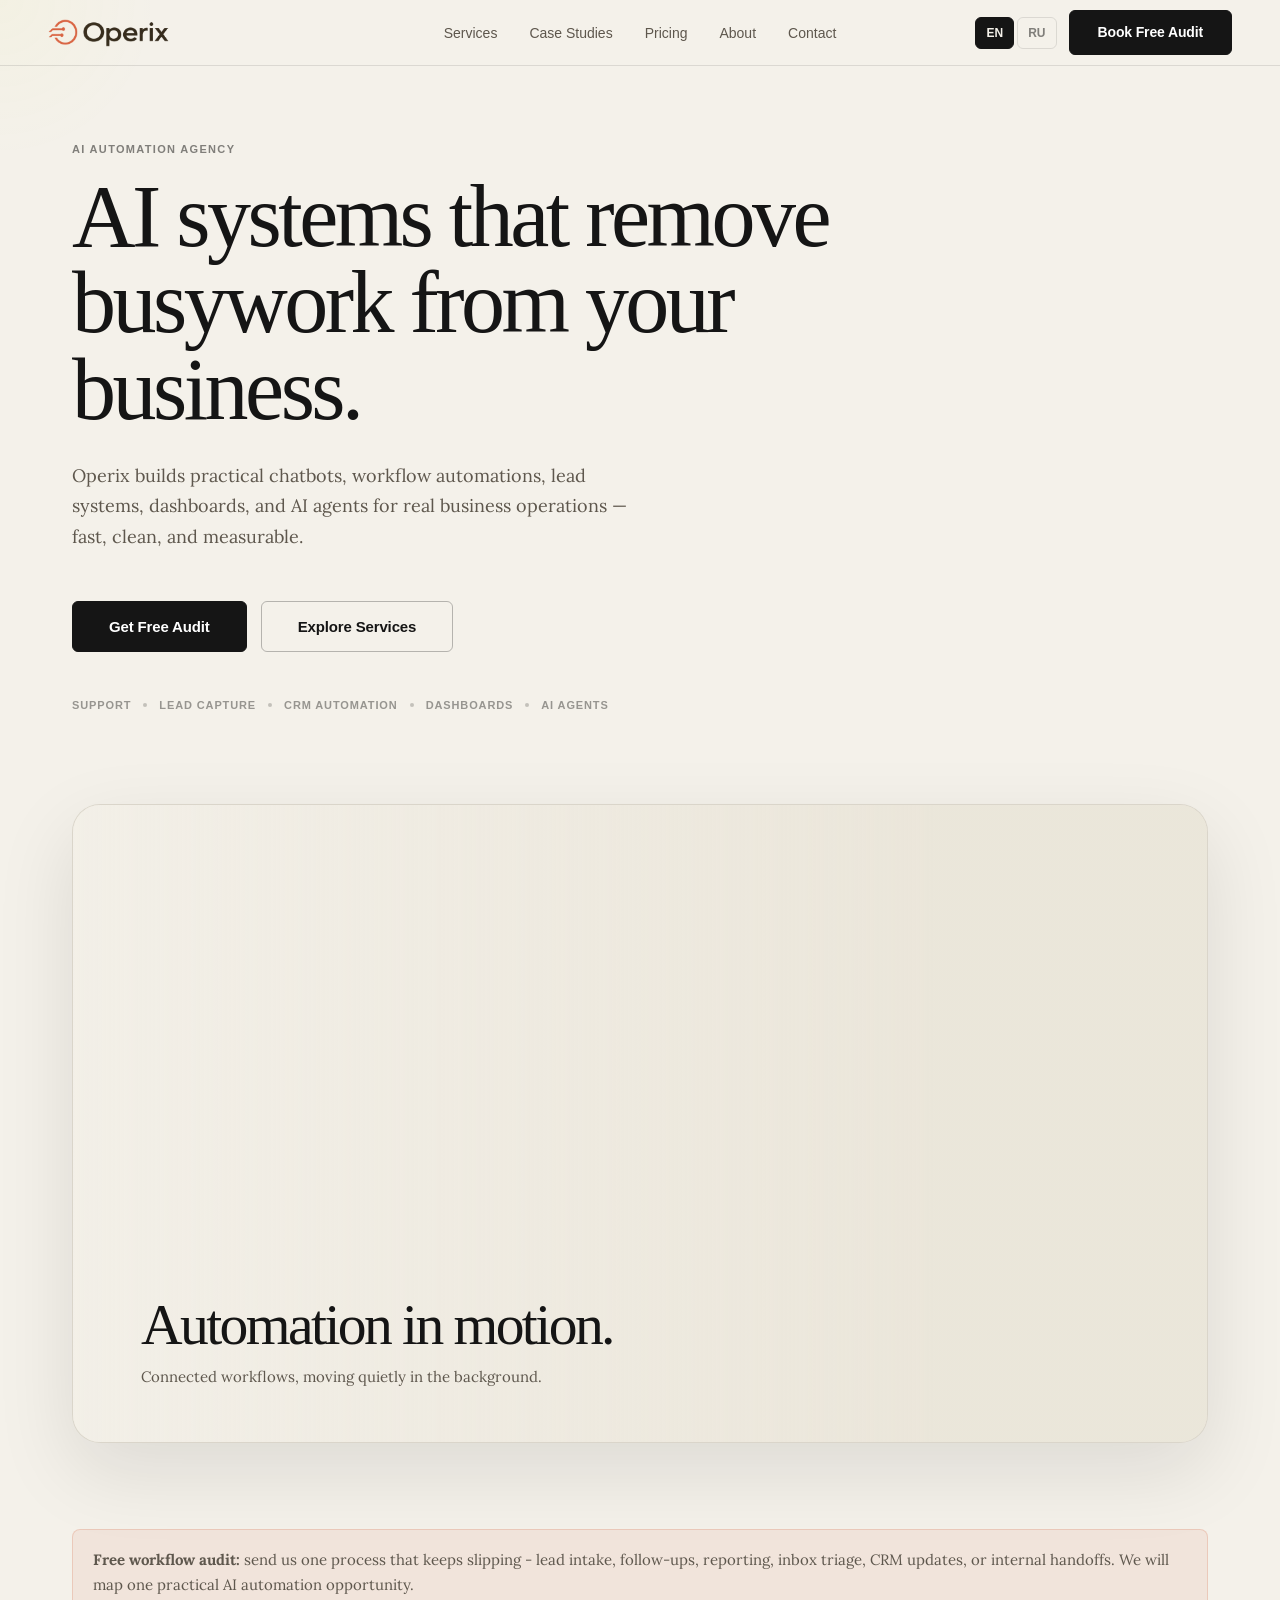
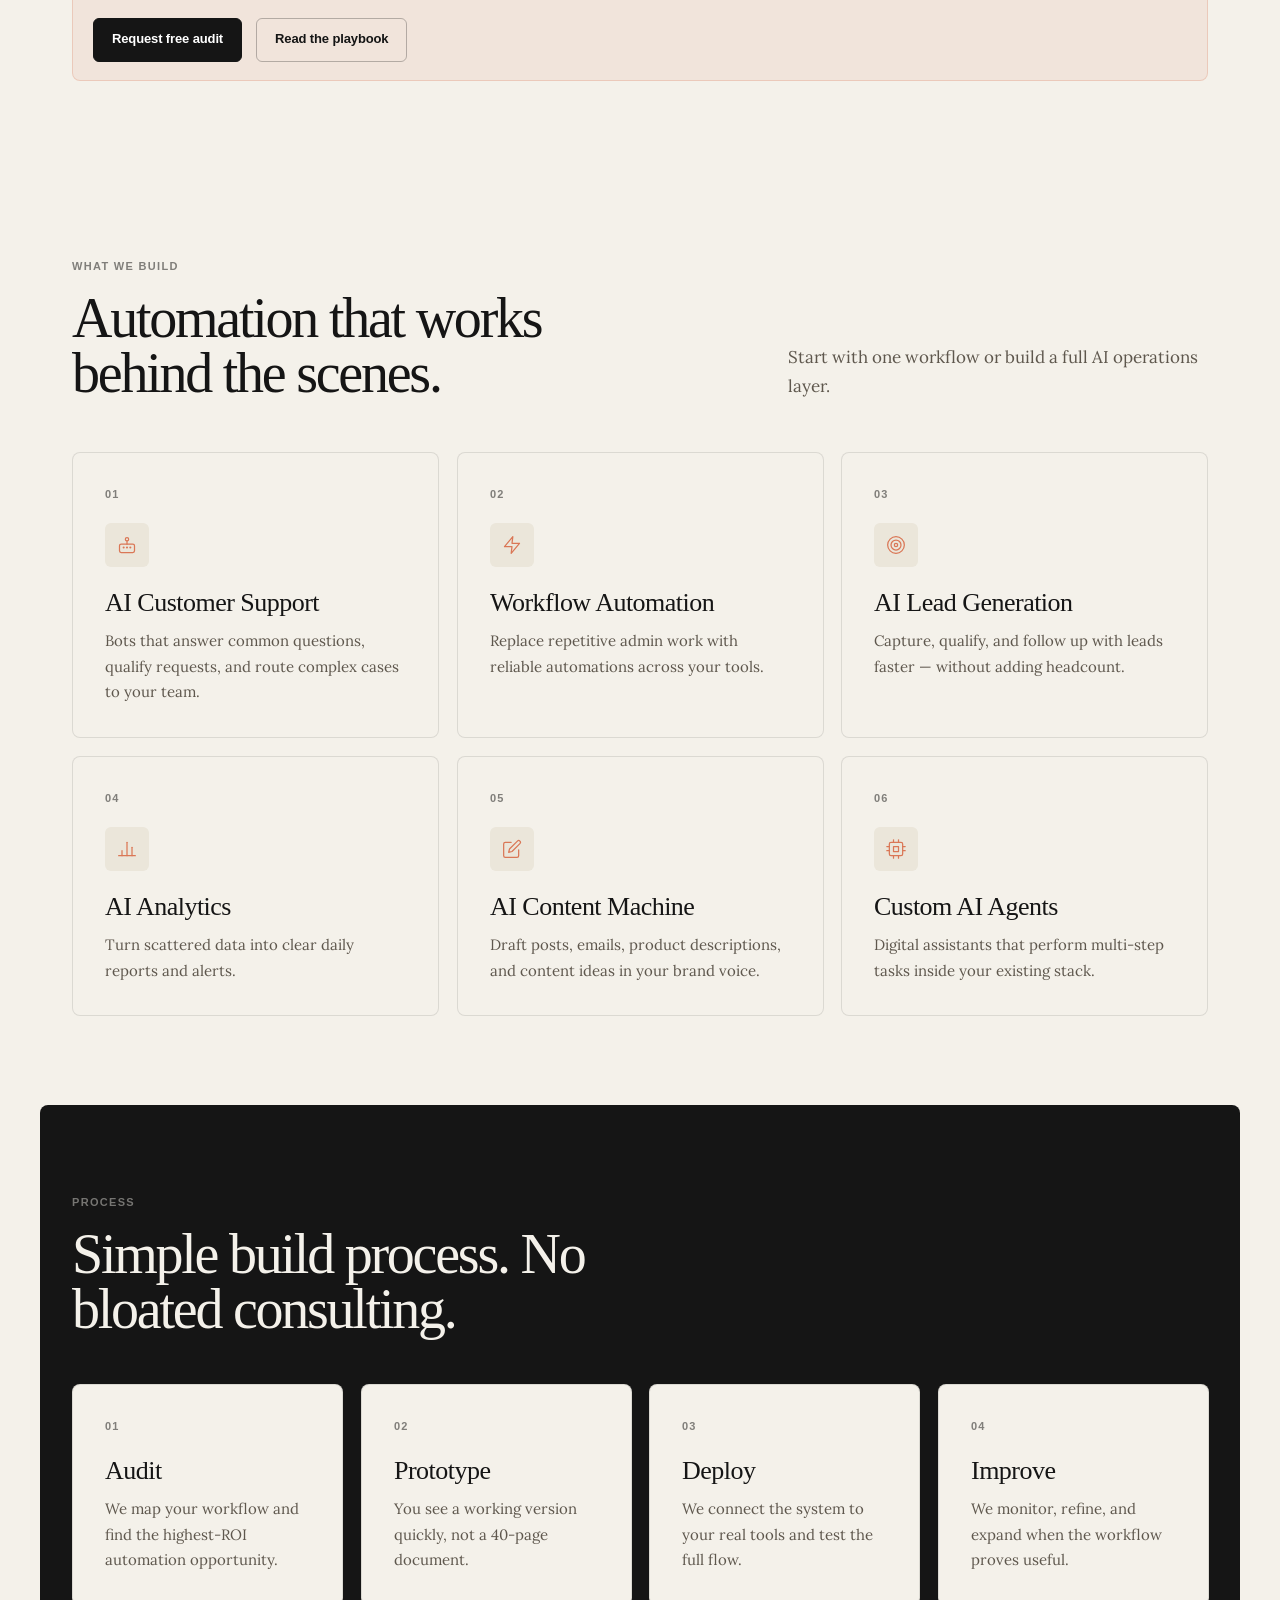
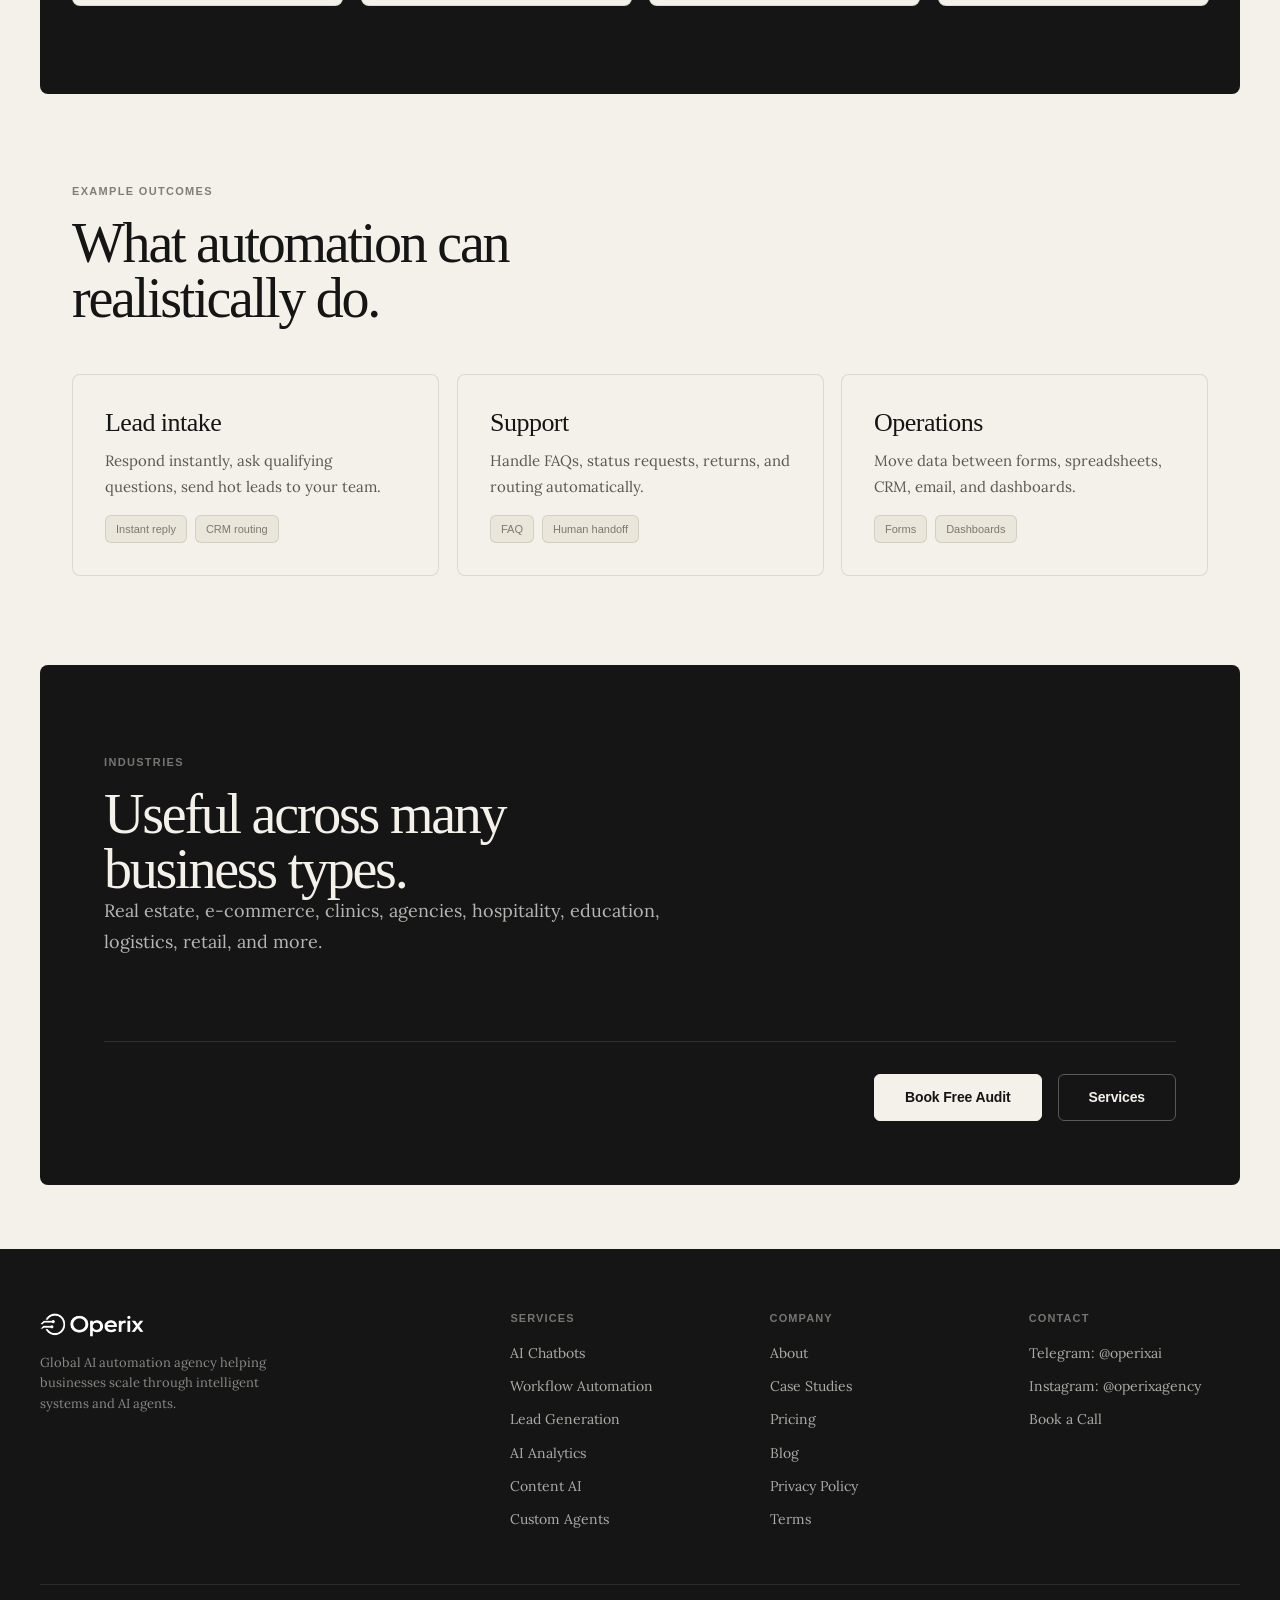
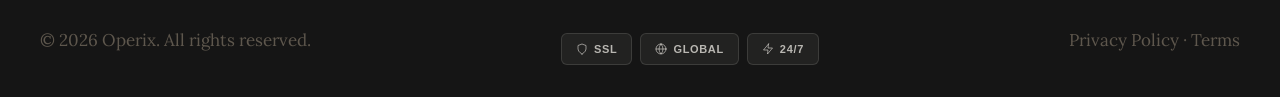
==== commit 7aa2298c: "Revert "Refine workflow audit page styling" This reverts commit ec38bc72b2900781b238bf96cf171f92b8b5" ====
--- a/index.html
+++ b/index.html
@@ -30,6 +30,16 @@
     <span class="proof-token" data-p="home_proof3"></span>
     <span class="proof-token" data-p="home_proof4"></span>
     <span class="proof-token" data-p="home_proof5"></span>
+  </div>
+</section>
+
+<section class="clean-wrap" style="padding-top:0">
+  <div class="clean-note">
+    <strong>Free workflow audit:</strong> send us one process that keeps slipping - lead intake, follow-ups, reporting, inbox triage, CRM updates, or internal handoffs. We will map one practical AI automation opportunity.
+    <div class="clean-actions" style="margin-top:20px">
+      <a href="free-workflow-audit.html" class="btn btn-primary btn-sm">Request free audit</a>
+      <a href="why-leads-get-lost-before-crm.html" class="btn btn-ghost btn-sm">Read the playbook</a>
+    </div>
   </div>
 </section>
 
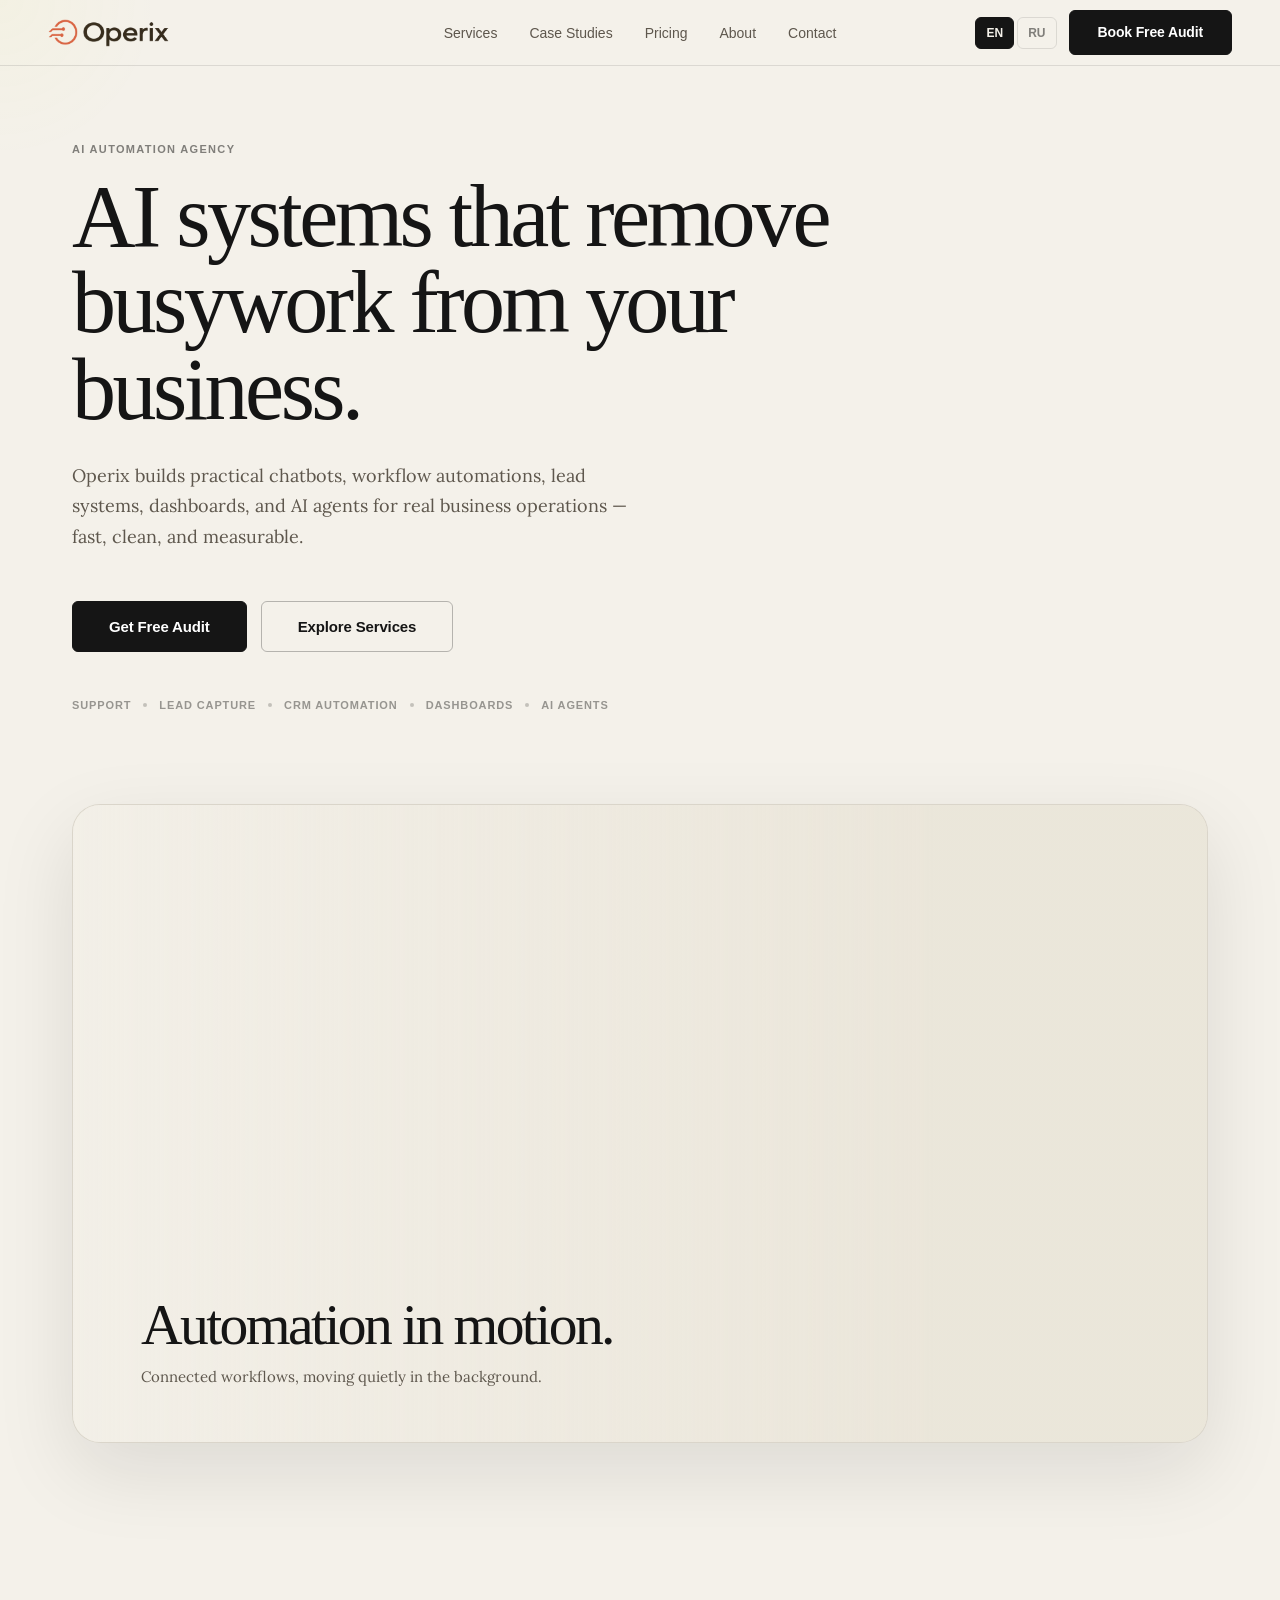
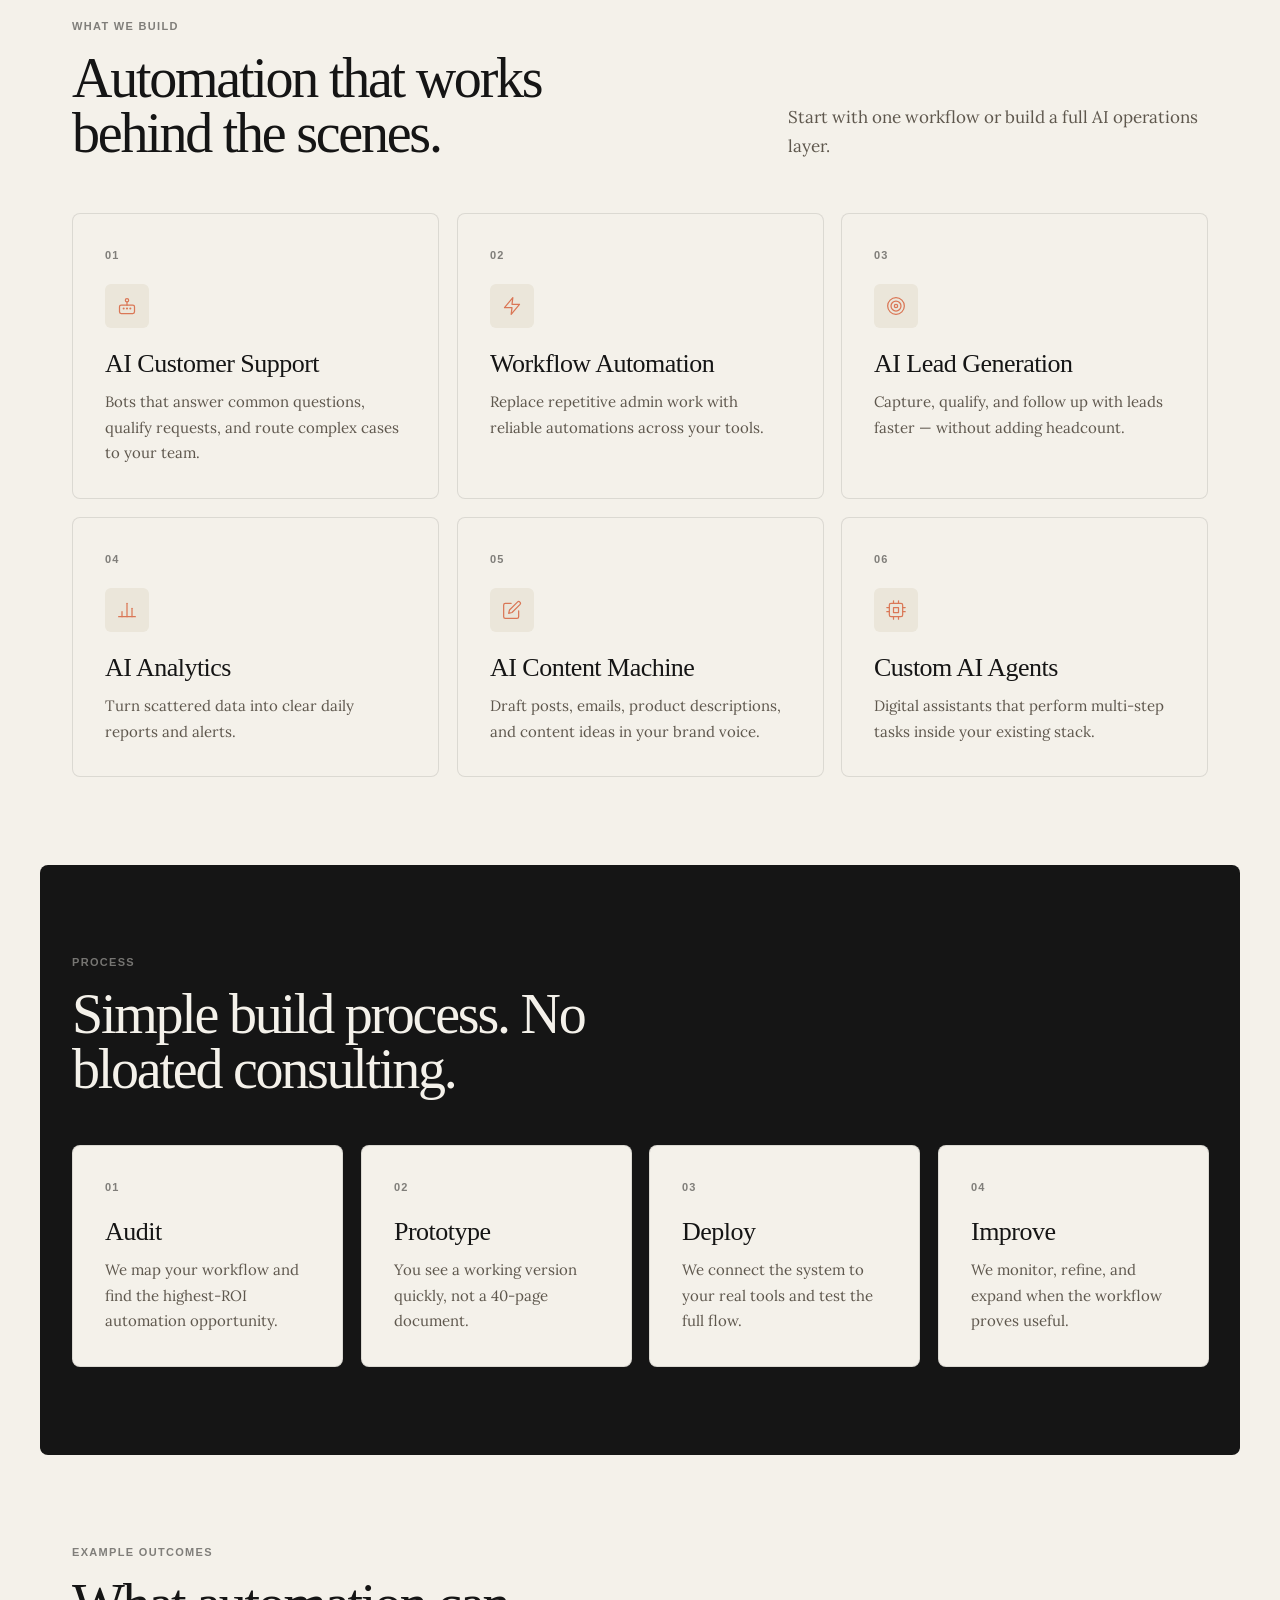
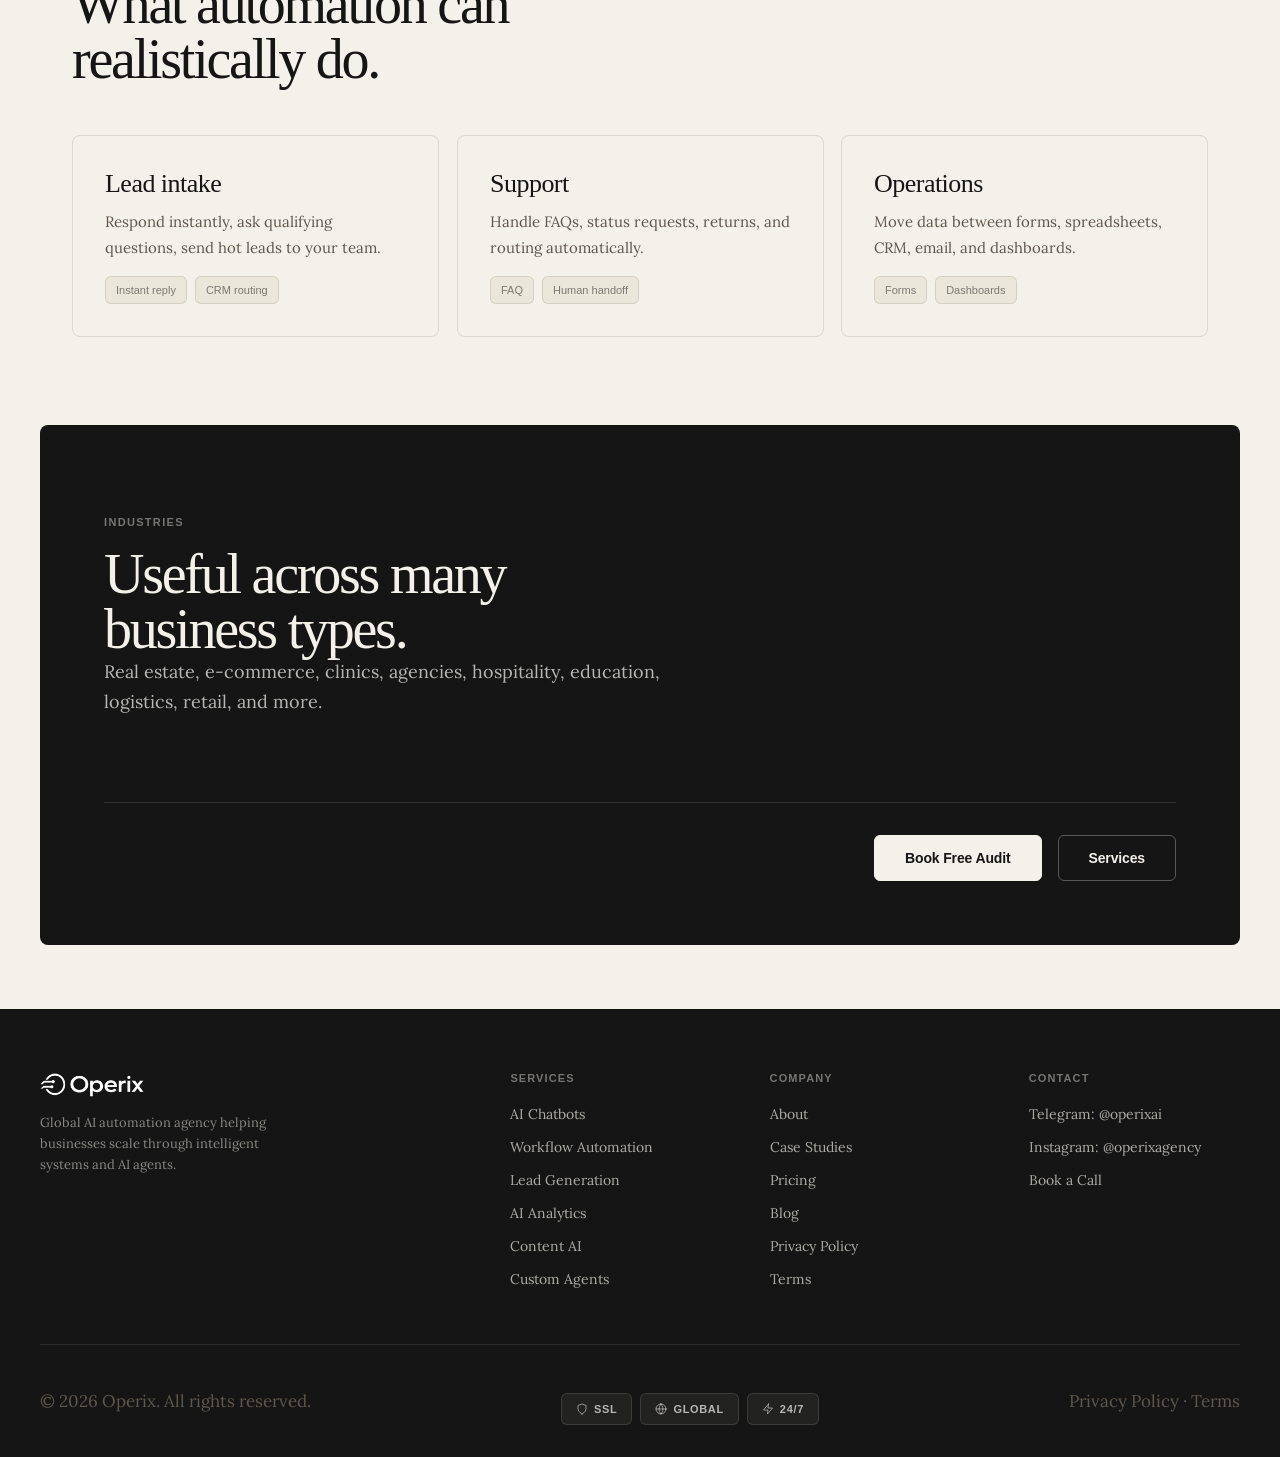
==== commit 497af3a9: "Revert "Add workflow audit lead magnet" This reverts commit 96d71684746ab32e6b71ba840de592c861c920b6" ====
--- a/index.html
+++ b/index.html
@@ -21,7 +21,7 @@
   <h1 class="clean-title" data-p="home_h1"></h1>
   <p class="clean-sub" data-p="home_sub"></p>
   <div class="clean-actions">
-    <a href="free-workflow-audit.html" class="btn btn-primary btn-xl" data-p="home_cta1"></a>
+    <a href="contact.html" class="btn btn-primary btn-xl" data-p="home_cta1"></a>
     <a href="services.html" class="btn btn-ghost btn-xl" data-p="home_cta2"></a>
   </div>
   <div class="clean-proof">
@@ -30,16 +30,6 @@
     <span class="proof-token" data-p="home_proof3"></span>
     <span class="proof-token" data-p="home_proof4"></span>
     <span class="proof-token" data-p="home_proof5"></span>
-  </div>
-</section>
-
-<section class="clean-wrap" style="padding-top:0">
-  <div class="clean-note">
-    <strong>Free workflow audit:</strong> send us one process that keeps slipping - lead intake, follow-ups, reporting, inbox triage, CRM updates, or internal handoffs. We will map one practical AI automation opportunity.
-    <div class="clean-actions" style="margin-top:20px">
-      <a href="free-workflow-audit.html" class="btn btn-primary btn-sm">Request free audit</a>
-      <a href="why-leads-get-lost-before-crm.html" class="btn btn-ghost btn-sm">Read the playbook</a>
-    </div>
   </div>
 </section>
 
